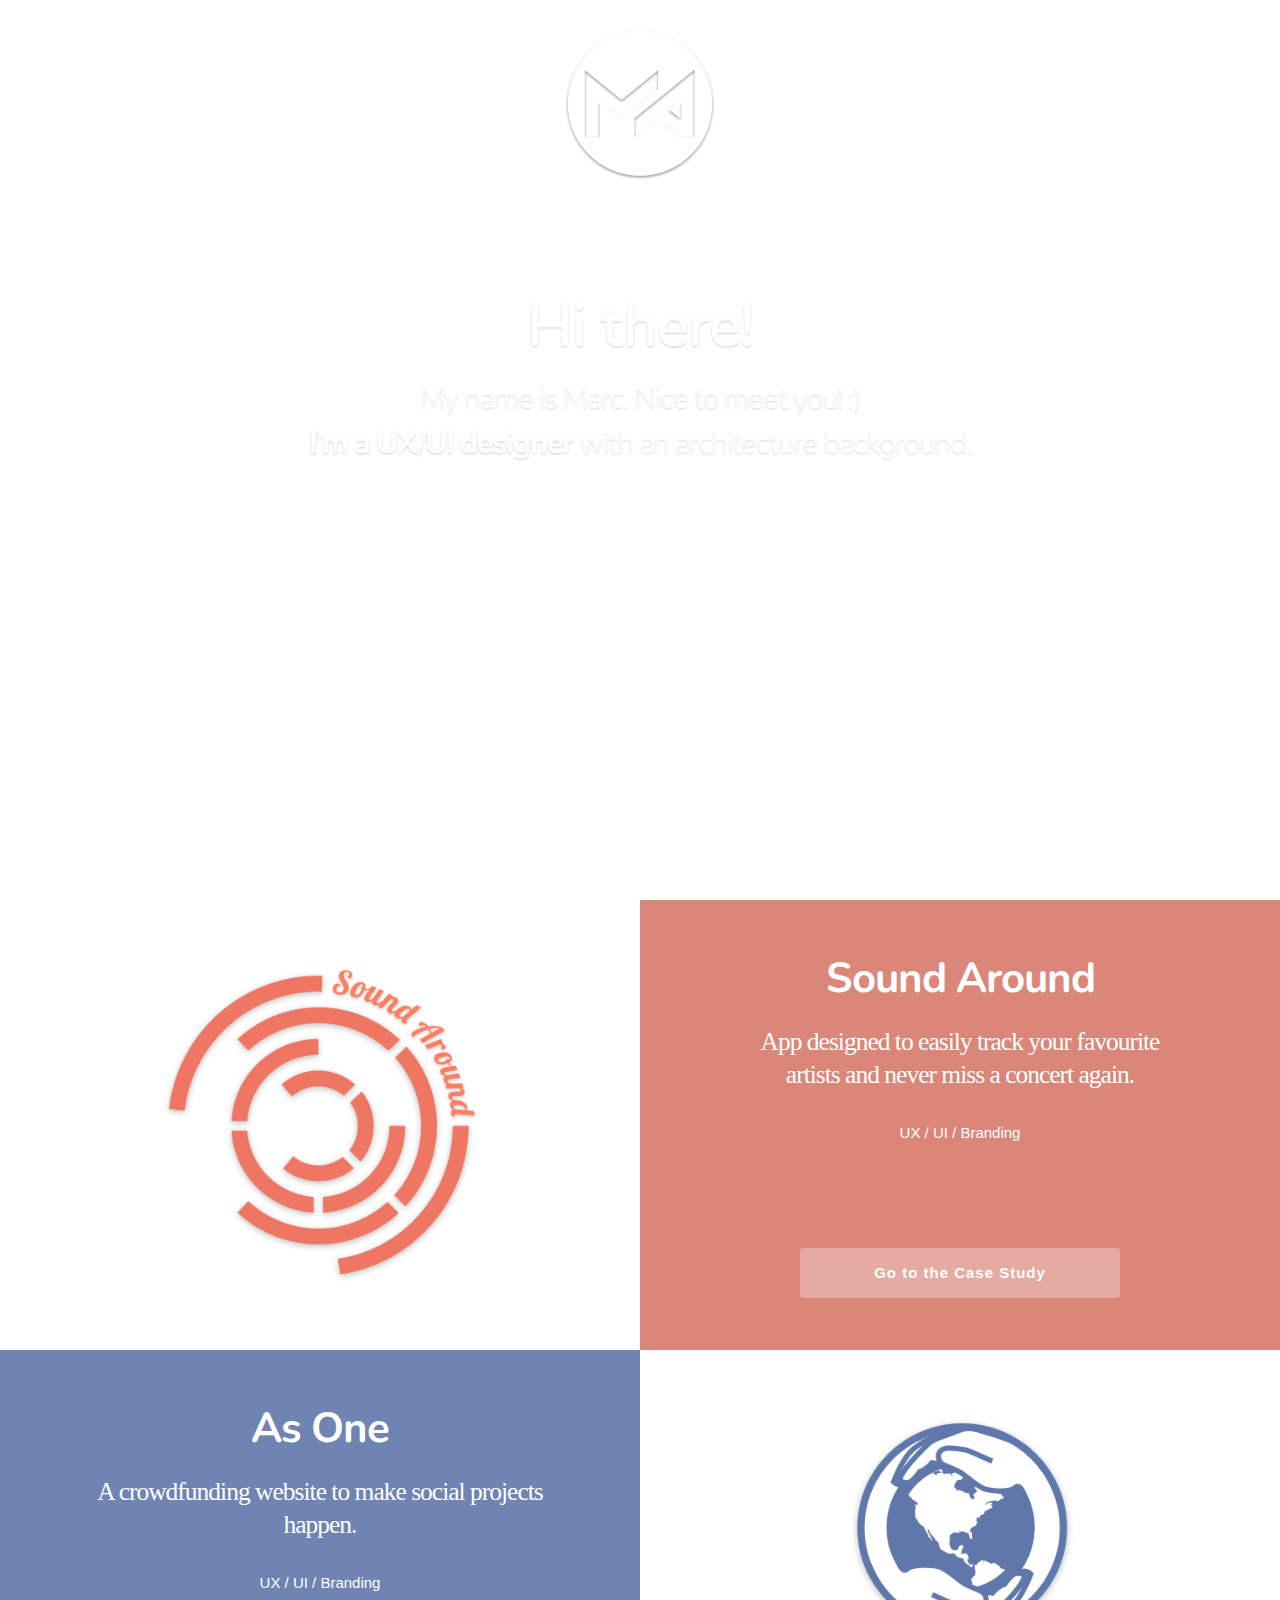
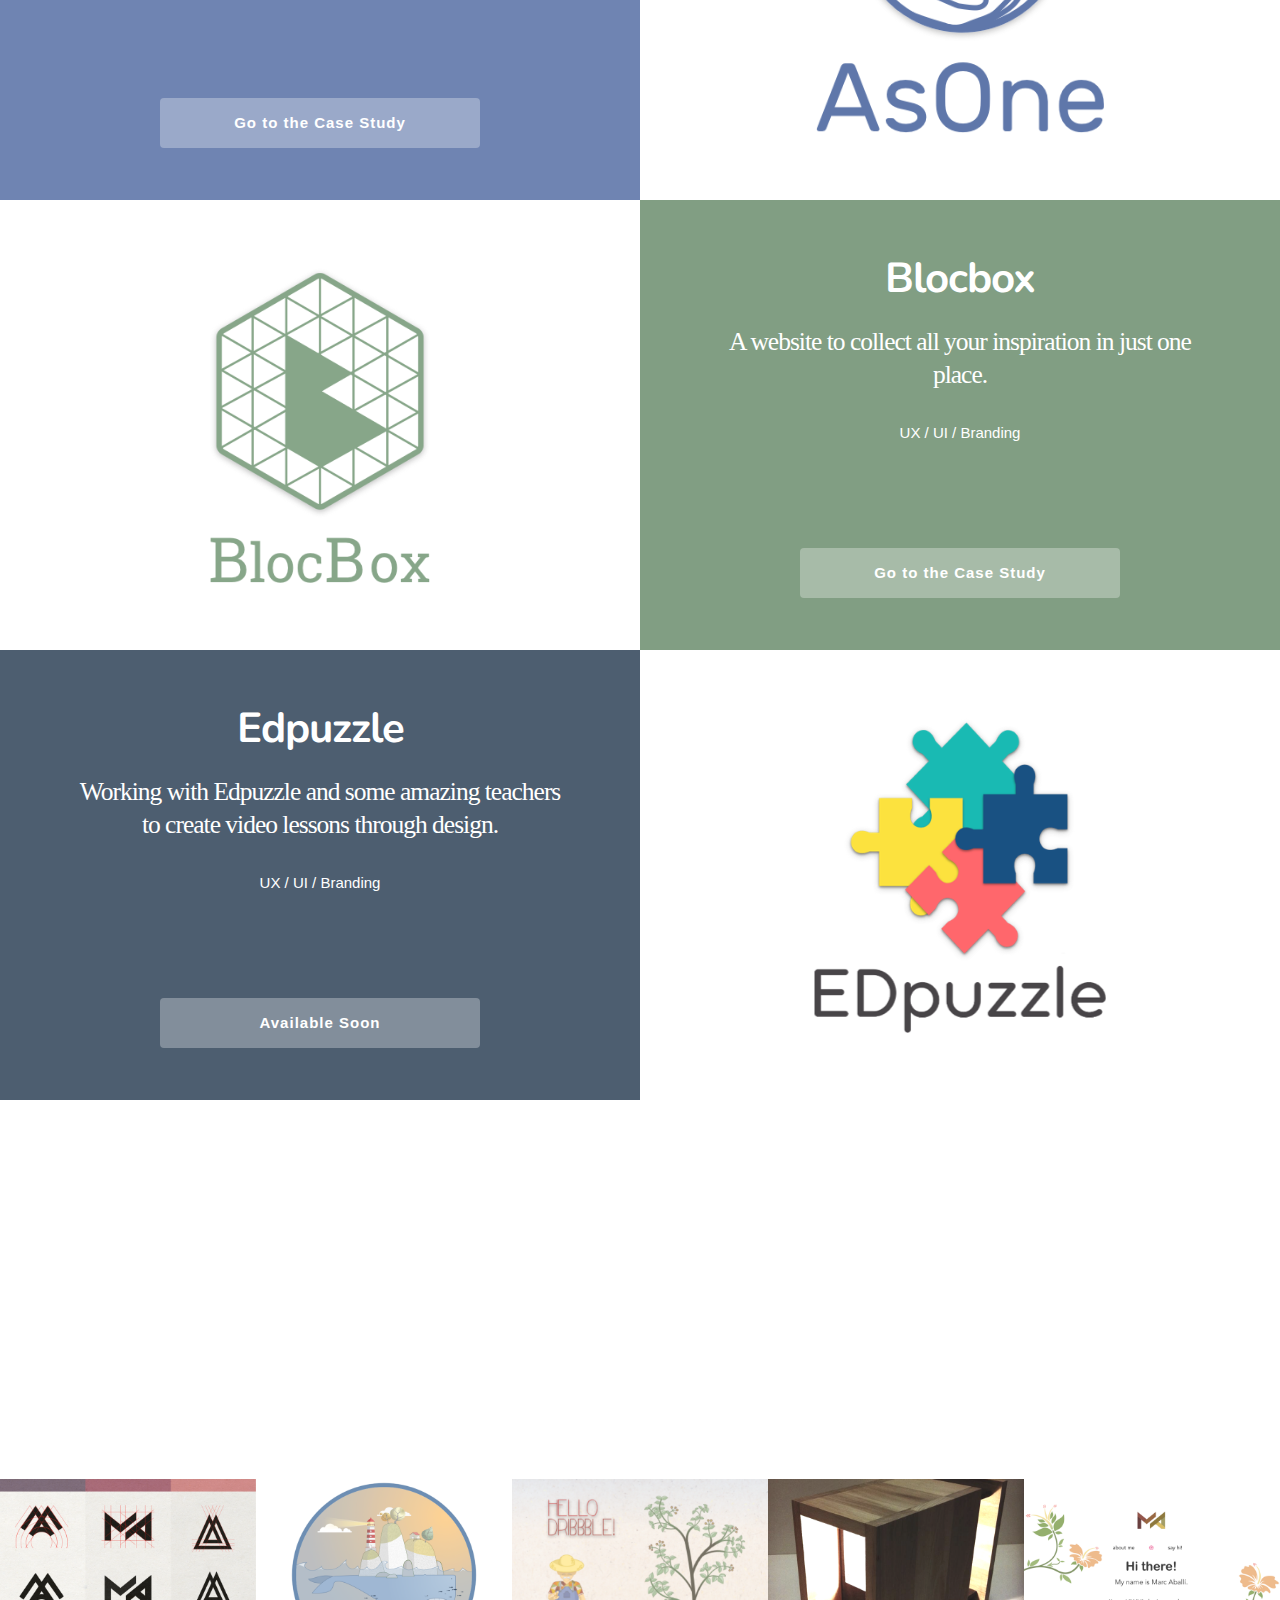
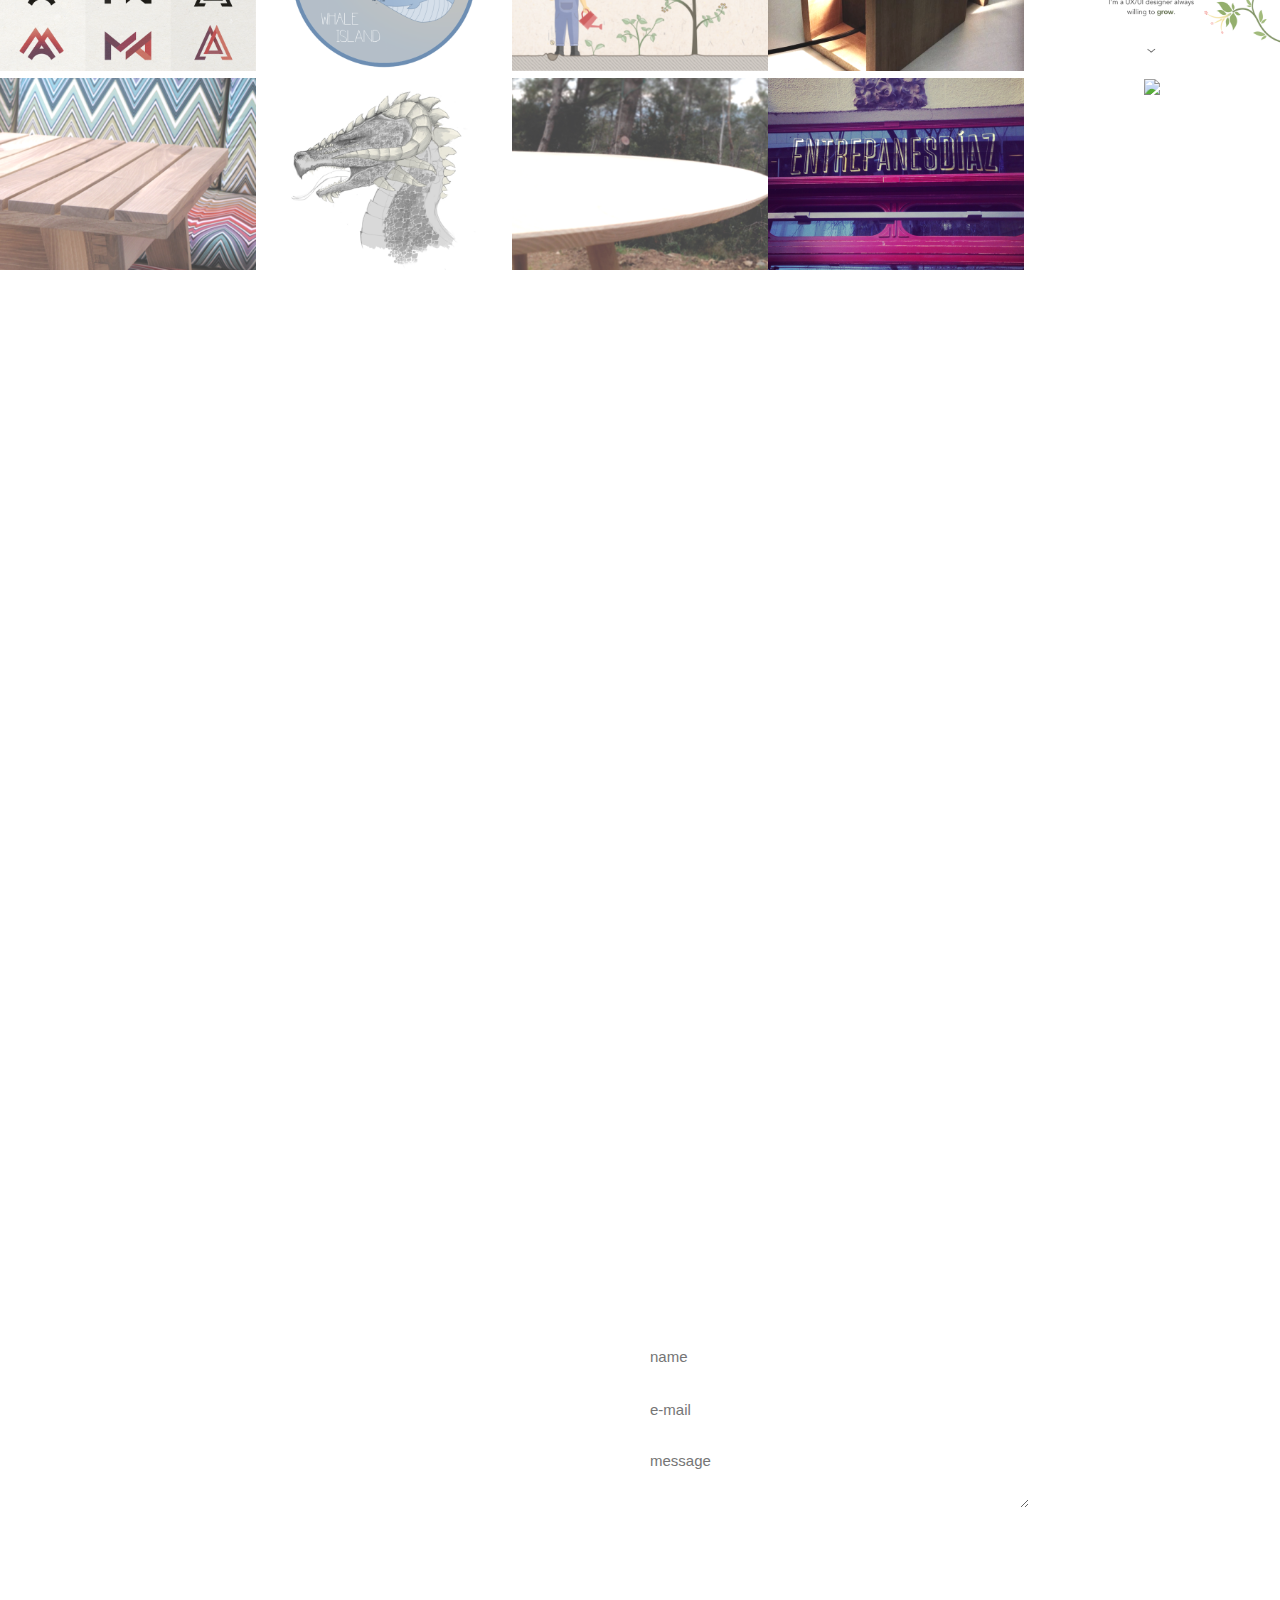
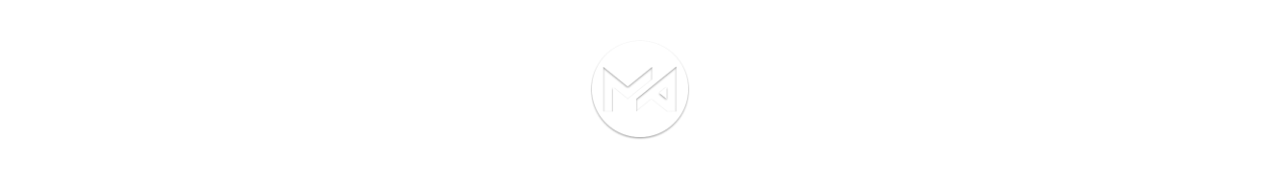
==== index.html @ d024cf59 "First commit" ====
<!DOCTYPE html>
<html lang="en">
<head>

  <!-- Basic Page Needs
  –––––––––––––––––––––––––––––––––––––––––––––––––– -->
  <meta charset="utf-8">
  <title>Marc Aballi</title>
  <meta name="description" content="">
  <meta name="author" content="">

  <!-- Mobile Specific Metas
  –––––––––––––––––––––––––––––––––––––––––––––––––– -->
  <meta name="viewport" content="width=device-width, initial-scale=1">

  <!-- FONT
  –––––––––––––––––––––––––––––––––––––––––––––––––– -->
  <link href="https://fonts.googleapis.com/css?family=Nunito:200,200i,300,300i,400,400i,600,600i,700,700i,800,800i,900,900i" rel="stylesheet">
  <link href='http://fonts.googleapis.com/css?family=Lato:300,400,700,900,100italic,300italic,400italic,700italic,900italic' rel='stylesheet' type='text/css'>

  <!-- CSS
  –––––––––––––––––––––––––––––––––––––––––––––––––– -->
  <link rel="stylesheet" href="css/normalize.css">
  <link rel="stylesheet" href="css/skeleton.css">
  <link rel="stylesheet" href="css/animate.css">
  <link rel="stylesheet" href="css/font-awesome.min.css">

  <!-- Favicon
  –––––––––––––––––––––––––––––––––––––––––––––––––– -->
  <link rel="icon" type="image/png" href="images/MA_smalllogo.png">

</head>
<body>
  <!-- Hero
  ================================================== -->
  <header>
    
    <div class="container">
      <div>
        <div class="logo">
          <a href="#"><img src="images/MAlogo_hero.png" alt="Marc Aballi Logo" /></a>
        </div>
      </div>
    </div>

    <div class="container">
      <div>
        <nav>
          <ul>
            <li><a href="#">about me</a></li>
            <li><a target="_blank" class="dribbble" href="https://dribbble.com/Matellan"><i class="fa fa-dribbble fa-fw" aria-hidden="true"></i></a></li>
            <li><a href="#">say hello!</a></li>
          </ul>
        </nav>
      </div>  
    </div>

    <div class="container">
      <div class="eight columns offset-by-two herotext animated fadeInUp">
        <h1>Hi there!</h1>
        <h2>My name is Marc. Nice to meet you! :)<br><strong>I’m a UX/UI designer</strong> with an architecture background.</h2>
      </div>
    </div>

    <div>
      <div class="four columns offset-by-four scroll animated fadeIn">
        <p class="animated infinite bounce"><a href="#"><i class="fa fa-angle-down fa-fw" aria-hidden="true"></i></a></p>
      </div>
    </div>

  </header>

  <main role="main">
  <!-- Projects
  ================================================== -->
  <section class="projects">

    <div class="container">

      <div class="row">
        <div class="one-half column project-logo">
          <img src="images/SA_logo-hp.png">
        </div>
        <div class="one-half column project-desc1 container">
          <h2>Sound Around</h2>
          <h3>App designed to easily track your favourite artists and never miss a concert again.</h3>
          <p>UX / UI / Branding</p>
          <a class="button button-primary" href="SA_casestudy.html">Go to the Case Study</a>
        </div>
      </div> 

      <div class="row">
        <div class="one-half column project-logo-r">
          <img src="images/AO_logo-hp.png">
        </div>
        <div class="one-half column project-desc2 container">
          <h2>As One</h2>
          <h3>A crowdfunding website to make social projects happen.</h3>
          <p>UX / UI / Branding</p>
          <a class="button button-primary" href="#">Go to the Case Study</a>
        </div>
      </div> 

      <div class="row">
        <div class="one-half column project-logo">
          <img src="images/BB_logo-hp.png">
        </div>
        <div class="one-half column project-desc3 container">
          <h2>Blocbox</h2>
          <h3>A website to collect all your inspiration in just one place.</h3>
          <p>UX / UI / Branding</p>
          <a class="button button-primary" href="#">Go to the Case Study</a>
        </div>
      </div> 

      <div class="row">
        <div class="one-half column project-logo-r">
          <img src="images/EP_logo-hp.png">
        </div>
        <div class="one-half column project-desc4 container">
          <h2>Edpuzzle</h2>
          <h3>Working with Edpuzzle and some amazing teachers to create video lessons through design.</h3>
          <p>UX / UI / Branding</p>
          <a class="button button-primary" href="#">Available Soon</a>
        </div>
      </div>  

    </div>

  </section>

  <!-- More...
================================================== -->
  <section class="more">

    <div class="container title">
      <h2>Wanna see more?</h2>
      <h3>I love drawing in my free time, and I’ve realized some cool wooden product design projects in the past.</h3>
    </div>

    <div class="container">
      <div class="row">

        <div class="more-proj">
          <a target="_blank" href="https://dribbble.com/shots/3363937-Personal-Logo"><img src="images/more_P1.png"></a>
        </div>

        <div class="more-proj">
          <a target="_blank" href="https://dribbble.com/shots/3219154-Whale-Island"><img src="images/more_P2.png"></a>
        </div>

        <div class="more-proj">
          <a target="_blank" href="https://dribbble.com/shots/3068151-Hello-Dribbble"><img src="images/more_P3.png"></a>
        </div>

        <div class="more-proj">
          <a target="_blank" href="#"><img src="images/more_P4.png"></a>
        </div>

        <div class="more-proj">
          <a target="_blank" href="#"><img src="images/more_P5.png"></a>
        </div>

        <div class="more-proj">
          <a target="_blank" href="http://onlywoodbcn.net/ca/portfolio_page/balcony/"><img src="images/more_P6.png"></a>
        </div>

        <div class="more-proj">
          <a target="_blank" href="https://dribbble.com/shots/3391202-Dragon"><img src="images/more_P7.png"></a>
        </div>

        <div class="more-proj">
          <a target="_blank" href="http://onlywoodbcn.net/ca/portfolio_page/sputnik/"><img src="images/more_P8.png"></a>
        </div>

        <div class="more-proj">
          <a target="_blank" href="http://onlywoodbcn.net/ca/portfolio_page/entrepanesdiaz/"><img src="images/more_P9.png"></a>
        </div>

        <div class="more-proj">
          <a target="_blank" href="http://onlywoodbcn.net/portfolio_page/libreria-2/"><img src="images/more_P10.png"></a>
        </div>

      </div>
    </div>

  </section>

  <!-- About / Contact / Footer
================================================== -->
  <section class="ending">

  <!-- About
================================================== -->
    <div class="container">
    <div class="ten columns offset-by-one">
      <h2>About me</h2>

      <div class="row">
        <div class="about-l">
          <p>Since I finished my architecture studies I’ve always been working in the design world. I love exploring all the ways how design can help us find solutions to almost everything, and make our lives as easy and fun as possible!</p>
          <p>For some years I’ve worked in <a href="#"> a little workshop</a> in the middle of forest of Collserola (next to Barcelona), designing and producing wooden furniture. One day, while I was <a href="">visiting a friend in California</a>, I had the chance to discover the concept of UX design. I completely fell in love with it, and I decided to begin my path as a UX/UI designer.</p> 
        </div>

        <div class="about-r" >
          <p>I love working in challenging projects, and if possible, surrounded by nice people doing good teamwork. I believe the key to reach a good solution to any problem is understanding all the people involved and their point of view.</p>
          <p>However, I must admit that my biggest passion is travelling around the world! I’ve had the luck to be in some amazing places such as Indonesia, Ecuador, Philippines or Tanzania where in 2015 I climbed the <a href="">Mount Kilimanjaro.</a> (I’m really proud of that! :D)</p> 
        </div>
      </div>

      <div class="btn-resume">
        <a target="_blank" class="button button-primary" href="images/CV_marcaballi.pdf">View my Resume</a>
      </div>

      <section class="hobbies">
        <h3>And this is what I like to do in my free time...</h3>
        <div class="row">
          <div class="two columns"><a href="#"><img src="images/H_Hiking.png"></a></div>
          <div class="two columns"><a href="#"><img src="images/H_reading.png"></a></div>
          <div class="two columns"><a href="#"><img src="images/H_Nintendo.png"></a></div>
          <div class="two columns"><a href="#"><img src="images/H_Miyazaki.png"></a></div>
          <div class="two columns"><a href="#"><img src="images/H_travel.png"></a></div>
          <div class="two columns"><a href="#"><img src="images/a.png"></a></div>
        </div>
      </section>

    </div>
    </div>

<!-- Contact
================================================== -->

    <div class="container">
      <div class="ten columns offset-by-one">
        <h2>Don't be shy!</h2>
        <div class="row">

          <div class="contact-txt">
            <p>I’m sure we can be a great team! Don’t hesitate contacting me if you have any question or you want to know more about me.</p>
            <p>I’m currently looking for a <strong>UX position in Barcelona</strong>, but I would definitely move somewhere else for a good oportunity!</p>
          </div>

          <div class="form">
            <input type="text" placeholder="name"/>
            <input type="email" placeholder="e-mail"/> 
            <textarea name="message" placeholder="message"></textarea> 
            <input class="btn-send" type="submit" value="Send" name="Send">       
          </div>
           
        </div>
   
      </div>  
    </div>

    <!-- Footer
================================================== -->
  <footer>
    <div class="container">
      <div class="footer-logo">
        <img src="images/MAlogo_hero.png" alt="MA" />
      </div>
    </div>
  </footer>
        
  </section>

  </main>



<!-- End Document
  –––––––––––––––––––––––––––––––––––––––––––––––––– -->
</body>
</html>
---- css/skeleton.css ----
/*
* Skeleton V2.0.4
* Copyright 2014, Dave Gamache
* www.getskeleton.com
* Free to use under the MIT license.
* http://www.opensource.org/licenses/mit-license.php
* 12/29/2014
*/


/* Table of contents
––––––––––––––––––––––––––––––––––––––––––––––––––
- Grid
- Base Styles
- Typography
- Links
- Buttons
- Forms
- Lists
- Code
- Tables
- Spacing
- Utilities
- Clearing
- Media Queries
*/


/* Grid
–––––––––––––––––––––––––––––––––––––––––––––––––– */
.container {
  position: relative;
  width: 100%;
  max-width: 100%;
  margin: 0 auto;
  padding: 0;
  box-sizing: border-box; }
.column,
.columns {
  width: 100%;
  float: left;
  box-sizing: border-box; }

/* For devices larger than 400px */
@media (min-width: 400px) {
  .container {
    width: 100%;
    padding: 0; }
}

/* For devices larger than 550px */
@media (min-width: 550px) {
  .container {
    width: 100%; }
  .column,
  .columns {
    margin-left: 0%; }
  .column:first-child,
  .columns:first-child {
    margin-left: 0; }

  .one.column,
  .one.columns                    { width: 4.66666666667%; }
  .two.columns                    { width: 16.6666666666%; }
  .three.columns                  { width: 22%;            }
  .four.columns                   { width: 30.6666666667%; }
  .five.columns                   { width: 39.3333333333%; }
  .six.columns                    { width: 48%;            }
  .seven.columns                  { width: 56.6666666667%; }
  .eight.columns                  { width: 65.3333333333%; }
  .nine.columns                   { width: 74.0%;          }
  .ten.columns                    { width: 82.6666666667%; }
  .eleven.columns                 { width: 91.3333333333%; }
  .twelve.columns                 { width: 100%; margin-left: 0; }

  .one-fifth.column               { width: 20%; }

  .one-fourth.column              { width: 25%; }

  .one-third.column               { width: 30.6666666667%; }
  .two-thirds.column              { width: 65.3333333333%; }

  .one-half.column                { width: 50%; }

  /* Offsets */
  .offset-by-one.column,
  .offset-by-one.columns          { margin-left: 8.66666666667%; }
  .offset-by-two.column,
  .offset-by-two.columns          { margin-left: 17.3333333333%; }
  .offset-by-three.column,
  .offset-by-three.columns        { margin-left: 26%;            }
  .offset-by-four.column,
  .offset-by-four.columns         { margin-left: 34.6666666667%; }
  .offset-by-five.column,
  .offset-by-five.columns         { margin-left: 43.3333333333%; }
  .offset-by-six.column,
  .offset-by-six.columns          { margin-left: 52%;            }
  .offset-by-seven.column,
  .offset-by-seven.columns        { margin-left: 60.6666666667%; }
  .offset-by-eight.column,
  .offset-by-eight.columns        { margin-left: 69.3333333333%; }
  .offset-by-nine.column,
  .offset-by-nine.columns         { margin-left: 78.0%;          }
  .offset-by-ten.column,
  .offset-by-ten.columns          { margin-left: 86.6666666667%; }
  .offset-by-eleven.column,
  .offset-by-eleven.columns       { margin-left: 95.3333333333%; }

  .offset-by-one-third.column,
  .offset-by-one-third.columns    { margin-left: 34.6666666667%; }
  .offset-by-two-thirds.column,
  .offset-by-two-thirds.columns   { margin-left: 69.3333333333%; }

  .offset-by-one-half.column,
  .offset-by-one-half.columns     { margin-left: 52%; }

}


/* Base Styles
–––––––––––––––––––––––––––––––––––––––––––––––––– */
/* NOTE
html is set to 62.5% so that all the REM measurements throughout Skeleton
are based on 10px sizing. So basically 1.5rem = 15px :) */
html {
  font-size: 62.5%; }
body {
  font-size: 1.5em; /* currently ems cause chrome bug misinterpreting rems on body element */
  line-height: 1.6;
  font-weight: 400;
  font-family: "Avenir", "HelveticaNeue", "Helvetica Neue", Helvetica, Arial, sans-serif;
  color: #222; }

/* Typography
–––––––––––––––––––––––––––––––––––––––––––––––––– */
h1, h2, h3, h4, h5, h6 {
  font-family: "Nunito", "HelveticaNeue", "Helvetica Neue", Helvetica, Arial, sans-serif;
  margin-top: 0;
  margin-bottom: 2rem;
  font-weight: 300; }
h1 { font-size: 4.0rem; line-height: 1.2;  letter-spacing: -.1rem;}
h2 { font-size: 3.6rem; line-height: 1.25; letter-spacing: -.1rem; }
h3 { font-size: 3.0rem; line-height: 1.3;  letter-spacing: -.1rem; }
h4 { font-size: 2.4rem; line-height: 1.35; letter-spacing: -.08rem; }
h5 { font-size: 1.8rem; line-height: 1.5;  letter-spacing: -.05rem; }
h6 { font-size: 1.5rem; line-height: 1.6;  letter-spacing: 0; }

/* Larger than phablet */
@media (min-width: 550px) {
  h1 { font-size: 5.0rem; }
  h2 { font-size: 4.2rem; }
  h3 { font-size: 3.6rem; }
  h4 { font-size: 3.0rem; }
  h5 { font-size: 2.4rem; }
  h6 { font-size: 1.5rem; }
}

p {
  margin-top: 0; }


/* Links
–––––––––––––––––––––––––––––––––––––––––––––––––– */
a {
  color: #1EAEDB; }
a:hover {
  color: #0FA0CE; }


/* Buttons
–––––––––––––––––––––––––––––––––––––––––––––––––– */
.button,
button,
input[type="submit"],
input[type="reset"],
input[type="button"] {
  display: inline-block;
  height: 50px;
  padding: 6px 30px;
  text-align: center;
  font-size:1em;
  font-weight: 600;
  line-height: 38px;
  letter-spacing: .1rem;
  text-transform: none;
  text-decoration: none;
  white-space: nowrap;
  border-radius: 4px;
  border: none;
  cursor: pointer;
  box-sizing: border-box; }
  -moz-background-clip: padding;
  -webkit-background-clip: padding-box;
  background-clip: padding-box; /* prevents bg color from leaking outside the border */ }
.button:hover,
button:hover,
input[type="submit"]:hover,
input[type="reset"]:hover,
input[type="button"]:hover,
.button:focus,
button:focus,
input[type="submit"]:focus,
input[type="reset"]:focus,
input[type="button"]:focus {
  color: #fff;
  border-color:transparent;
  background-color: #0483c3;
  outline: 0; }
.button.button-primary,
button.button-primary,
input[type="submit"].button-primary,
input[type="reset"].button-primary,
input[type="button"].button-primary {
  color: #FFF;
  background-color: #33C3F0;
  border-color: #33C3F0; }
.button.button-primary:hover,
button.button-primary:hover,
input[type="submit"].button-primary:hover,
input[type="reset"].button-primary:hover,
input[type="button"].button-primary:hover,
.button.button-primary:focus,
button.button-primary:focus,
input[type="submit"].button-primary:focus,
input[type="reset"].button-primary:focus,
input[type="button"].button-primary:focus {
  color: #FFF;
  background-color: rgba(255, 255, 255, 0.3);
  border-color: #1EAEDB; }


/* Forms
–––––––––––––––––––––––––––––––––––––––––––––––––– */
input[type="email"],
input[type="number"],
input[type="search"],
input[type="text"],
input[type="tel"],
input[type="url"],
input[type="password"],
textarea,
select {
  height: 38px;
  padding: 6px 10px; /* The 6px vertically centers text on FF, ignored by Webkit */
  background-color: rgba(255, 255, 255, 0.4);
  border: none;
  border-radius: 4px;
  box-shadow: none;
  box-sizing: border-box;
  width:100%; }
/* Removes awkward default styles on some inputs for iOS */
input[type="email"],
input[type="number"],
input[type="search"],
input[type="text"],
input[type="tel"],
input[type="url"],
input[type="password"],
textarea {
  -webkit-appearance: none;
     -moz-appearance: none;
          appearance: none; }
textarea {
  min-height: 65px;
  padding-top: 6px;
  padding-bottom: 6px; }
input[type="email"]:focus,
input[type="number"]:focus,
input[type="search"]:focus,
input[type="text"]:focus,
input[type="tel"]:focus,
input[type="url"]:focus,
input[type="password"]:focus,
textarea:focus,
select:focus {
  background-color: rgba(255, 255, 255, 0.7);
  border: none;
  outline: 0; }
label,
legend {
  display: block;
  margin-bottom: .5rem;
  font-weight: 600; }
fieldset {
  padding: 0;
  border-width: 0; }
input[type="checkbox"],
input[type="radio"] {
  display: inline; }
label > .label-body {
  display: inline-block;
  margin-left: .5rem;
  font-weight: normal; }


/* Lists
–––––––––––––––––––––––––––––––––––––––––––––––––– */
ul {
  list-style: circle inside; }
ol {
  list-style: decimal inside; }
ol, ul {
  padding-left: 0;
  margin-top: 0; }
ul ul,
ul ol,
ol ol,
ol ul {
  margin: 1.5rem 0 1.5rem 3rem;
  font-size: 90%; }
li {
  margin-bottom: 1rem; }


/* Code
–––––––––––––––––––––––––––––––––––––––––––––––––– */
code {
  padding: .2rem .5rem;
  margin: 0 .2rem;
  font-size: 90%;
  white-space: nowrap;
  background: #F1F1F1;
  border: 1px solid #E1E1E1;
  border-radius: 4px; }
pre > code {
  display: block;
  padding: 1rem 1.5rem;
  white-space: pre; }


/* Tables
–––––––––––––––––––––––––––––––––––––––––––––––––– */
th,
td {
  padding: 12px 15px;
  text-align: left;
  border-bottom: 1px solid #E1E1E1; }
th:first-child,
td:first-child {
  padding-left: 0; }
th:last-child,
td:last-child {
  padding-right: 0; }


/* Spacing
–––––––––––––––––––––––––––––––––––––––––––––––––– */
button,
.button {
  margin-bottom: 1rem; }
input,
textarea,
select,
fieldset {
  margin-bottom: 1.5rem; }
pre,
blockquote,
dl,
figure,
table,
p,
ul,
ol,
form {
  margin-bottom: 2.5rem; }


/* Utilities
–––––––––––––––––––––––––––––––––––––––––––––––––– */
.u-full-width {
  width: 100%;
  box-sizing: border-box; }
.u-max-full-width {
  max-width: 100%;
  box-sizing: border-box; }
.u-pull-right {
  float: right; }
.u-pull-left {
  float: left; }


/* Misc
–––––––––––––––––––––––––––––––––––––––––––––––––– */
hr {
  margin-top: 3rem;
  margin-bottom: 3.5rem;
  border-width: 0;
  border-top: 1px solid #E1E1E1; }


/* Clearing
–––––––––––––––––––––––––––––––––––––––––––––––––– */

/* Self Clearing Goodness */
.container:after,
.row:after,
.u-cf {
  content: "";
  display: table;
  clear: both; }


/* Media Queries
–––––––––––––––––––––––––––––––––––––––––––––––––– */
/*
Note: The best way to structure the use of media queries is to create the queries
near the relevant code. For example, if you wanted to change the styles for buttons
on small devices, paste the mobile query code up in the buttons section and style it
there.
*/


/* Larger than mobile */
@media (min-width: 400px) {}

/* Larger than phablet (also point when grid becomes active) */
@media (min-width: 550px) {}

/* Larger than tablet */
@media (min-width: 750px) {}

/* Larger than desktop */
@media (min-width: 1000px) {}

/* Larger than Desktop HD */
@media (min-width: 1200px) {}


/* Custom Styles
  –––––––––––––––––––––––––––––––––––––––––––––––––– */
  
/* Header */
body > header {
  background-size: cover;
  height: 100vh;
  width: 100%;
  -webkit-animation: background 20s cubic-bezier(1,0,1,1) infinite;
  animation: background 20s cubic-bezier(1,0,1,1) infinite; 
}

@-webkit-keyframes background {
  0% { background-color: #89A08E; }
  33% { background-color: #898DA0; }  
  67% { background-color: #A08989; }
  100% { background-color: #89A08E; }
}

@keyframes background {
  0% { background-color: #89A08E; }
  33% { background-color: #898DA0; }  
  67% { background-color: #A08989; }
  100% { background-color: #89A08E; }
}

.logo {
  padding: 2em;
  margin: 0 auto 1em;
  text-align: center;
  width: 150px;
}

@media (max-width: 420px) {
  header img{
    max-height: 8em;
  }
}

header nav {
  text-align:center;
}
header nav ul li {
  display:inline-block;
}

header nav ul li a {
  color:#fff;
  text-decoration:none;
  padding:0.75em 2em;
  font-size: 1.2em;
}

@media (max-width: 420px) {
  header nav ul li a {
  padding:0.75em 0.5em;
}
}

header nav ul li a:hover {
  color:#454D8C;
}

.dribbble:hover {
  color: #ff3399;
}

header .herotext {
  animation-delay: 0.7s;
  -webkit-animation-delay: 0.7s; /* Safari and Chrome */
}

header h1 {
  color:#fff;
  font-weight:600;
  font-size: 4em;
  line-height: 1;
  text-shadow: 0 1px 2px rgba(0,0,0,.2);
  text-align: center;
}

@media (max-width: 420px) {
  header h1 {
  font-weight:600;
  font-size:3.5em;
}
}

header h2 {
  color:#fff;
  font-weight:100;
  font-size:2em;
  line-height: 1.5;
  text-shadow: 0 1px 2px rgba(0,0,0,.2);
  margin-bottom: 0.3em;
  text-align: center;
}

@media (max-width: 420px) {
  header h2 {
  font-weight:100;
  font-size:1.2em;
  margin: 0 1em;
}
}

header p {
  color:#fff;
  font-weight:100;
  font-size:1.2em;
  line-height: 1.5;
  margin: 0 1em;
  text-align: center;
}

@media (max-width: 420px) {
  header p {
  font-weight:100;
  font-size:1em;
}
}

header p a {
  color:#fff;
  font-weight:100;
  font-size:1.5em;
  text-align: center;
  text-decoration: none;
}

header p a:hover {
  color:#454D8C;
}

header .scroll {
  animation-delay: 1s;
  -webkit-animation-delay: 3s; /* Safari and Chrome */
  position: absolute;
  bottom: 5px;
  left:0;
  right: 0;
}

/* Projects */

.project-logo{
  height: 30em;
  background-color: rgb(255, 255, 255, 0.9);
  padding: 4.5em 0;
}

.project-logo img{
  max-height: 315px;
}

.project-logo-r{
  height: 30em;
  background-color: #fff;
  float: right;
  padding: 4.5em 0;
}

.project-logo-r img{
  max-height: 315px;
}

@media (max-width: 420px) {
  .project-logo, .project-logo-r{
    height: 26em;
}
}

@media (max-width: 420px) {
  .project-logo img, .project-logo-r img {
    max-height: 255px;
}
}

.project-desc1{
  height: 30em;
  background-color: #DA877A;
  padding: 3.5em 8em;
}

.project-desc2{
  height: 30em;
  background-color: #6F84B2;
  float: left;
  padding: 3.5em 5em;
}

.project-desc3{
  height: 30em;
  background-color: #819E83;
  padding: 3.5em 5em;
}

.project-desc4{
  height: 30em;
  background-color: #4D5E70;
  padding: 3.5em 5em;
}

@media (max-width: 1200px) {
  .project-desc1, .project-desc2, .project-desc3, .project-desc4 {
    padding: 2.5em 2.5em;
}
}

@media (max-width: 420px) {
  .project-desc1, .project-desc2, .project-desc3, .project-desc4 {
    height: 26em;;
}
}

.projects {
  text-align: center;
}

.projects h2 {
  color:#fff;
  font-weight: 700;
}

.projects h3 {
  font-family: "Avenir";
  color:#fff;
  font-weight: 100;
  font-size: 1.7em;
}

.projects p {
  margin-top: 2em;
  color:#fff;
  font-size:1em;
}

.project-desc1 .button-primary, .project-desc2 .button-primary, .project-desc3 .button-primary, .project-desc4 .button-primary {
  color: #fff;
  background: rgba(255, 255, 255, 0.3);
  position: absolute;
  bottom: 3.5em;
  right: 0;
  left: 0;
  margin:0 auto;
  width: 50%;
  text-align: center;
}

.project-desc1 .button-primary:hover, .project-desc2 .button-primary:hover, .project-desc3 .button-primary:hover, .project-desc4 .button-primary:hover {
  background: rgba(255, 255, 255, 0.6);
}

@media (max-width: 1200px) {
  .project-desc1 .button-primary, .project-desc2 .button-primary, .project-desc3 .button-primary, .project-desc4 .button-primary {
    bottom: 2.5em;
    width: 70%;
}
}

@media (max-width: 420px) {
  .project-desc1 .button-primary, .project-desc2 .button-primary, .project-desc3 .button-primary, .project-desc4 .button-primary {
    width: 80%;
}
}

img {
  max-width:100%;
  height:auto;
}

/* More */
.more .title{
  padding: 8em 3em;
  -webkit-animation: background 20s cubic-bezier(1,0,1,1) infinite;
  animation: background 20s cubic-bezier(1,0,1,1) infinite; 
}

@-webkit-keyframes background {
  0% { background-color: #89A08E; }
  33% { background-color: #898DA0; }  
  67% { background-color: #A08989; }
  100% { background-color: #89A08E; }
}

@keyframes background {
  0% { background-color: #89A08E; }
  33% { background-color: #898DA0; }  
  67% { background-color: #A08989; }
  100% { background-color: #89A08E; }
}

.more h2{
  color: #fff;
  font-weight: 600;
  font-size: 3.5em;
  text-align: center;
}

.more h3{
  color: #fff;
  font-weight: 100;
  font-size: 1.7em;
  text-align: center;
}

.more-proj{
  text-align: center;
  width: 50%;
  float: left;
}

@media (min-width: 550px) {
  .more-proj{
  width: 25%;
}
}

@media (min-width: 1025px) {
  .more-proj{
  width: 20%;
}
}


/* Ending */

.ending{
  padding: 4em 0 2em;
  -webkit-animation: background 20s cubic-bezier(1,0,1,1) infinite;
  animation: background 20s cubic-bezier(1,0,1,1) infinite; 
}

@-webkit-keyframes background {
  0% { background-color: #89A08E; }
  33% { background-color: #898DA0; }  
  67% { background-color: #A08989; }
  100% { background-color: #89A08E; }
}

@keyframes background {
  0% { background-color: #89A08E; }
  33% { background-color: #898DA0; }  
  67% { background-color: #A08989; }
  100% { background-color: #89A08E; }
}

/* About me*/
.ending h2{
  color: #fff;
  font-weight: 600;
  font-size: 3.5em;
  text-align: center;
}

.ending p{
  color: #fff;
  font-weight: 100;
  font-size: 1.2em;
  text-align: left;
}

.ending p a {
  text-decoration: underline;
  color: #fff;
}

.ending .container{
  width: 80%;
}

.about-l{
  float: left;
  width: 48%;
  margin-left: 0;
}
.about-r{
  float: left;
  width: 48%;
  margin-left: 4%;
}

@media (max-width: 420px) {
  .about-r, .about-l {
    width: 100%;
    margin-left: 0;
}
}

.btn-resume{
  text-align: center;
  margin: 2em auto 4em;
}

.btn-resume .button-primary{
  color: #fff;
  background: rgba(255, 255, 255, 0.3);
  margin-bottom: 0;
}

.btn-resume .button-primary:hover{
  background: rgba(255, 255, 255, 0.6);
}

.hobbies {
  list-style: none;
  margin: 0 0 4em 0;
}

.hobbies h3{
  margin-bottom: 1.25em;
  color: #fff;
  font-size: 2.5em;
  font-weight: 400;
}

@media (max-width: 420px) {
 .hobbies h3{
  font-size: 2em;
}
}

.ending .hobbies li {
  display: inline-block;
}

.ending .hobbies{
  text-align: center;
}

.ending .hobbies img{
  width: 100px;
}

@media (max-width: 769px) {
 .ending .hobbies div div{
    width: 33.333%;
}
}

@media (max-width: 769px) {
 .ending .hobbies img{
    width: 80%;
    margin-bottom: 1em;
}
}


/* Contact */
.contact-txt{
  width: 46%;
  margin-right: 2%;
  float: left;
}

.form{
  width: 46%;
  margin-left: 2%;
  float: left;
}

@media (max-width: 1025px) {
 .contact-txt, .form{
    width: 100%;
    margin: 1em 0;
}
}

.btn-send{
  color: #fff;
  background: rgba(255, 255, 255, 0.3);
  margin-bottom: 0;
  float: right;
}

.btn-send:hover{
  background: rgba(255, 255, 255, 0.6);
}

/* Footer */
.footer-logo{
  text-align: center;
  margin: 4em auto 1em;
}

.footer-logo img{
  width: 100px
}

/* Case Studies */

/* Top Nav */
.logo-cs {
  text-align: center;
  height: 6em;
  width: 100%;
  -webkit-animation: background 20s cubic-bezier(1,0,1,1) infinite;
  animation: background 20s cubic-bezier(1,0,1,1) infinite; 
}

@-webkit-keyframes background {
  0% { background-color: #89A08E; }
  33% { background-color: #898DA0; }  
  67% { background-color: #A08989; }
  100% { background-color: #89A08E; }
}

@keyframes background {
  0% { background-color: #89A08E; }
  33% { background-color: #898DA0; }  
  67% { background-color: #A08989; }
  100% { background-color: #89A08E; }
}

@media (max-width: 420px) {
  .logo-cs{
      height: 4em;
}
}

.logo-cs img{
  width: 4em;
  margin: 1em auto;
}

@media (max-width: 420px) {
  .logo-cs img{
      width: 3em;
      margin: 0.5em auto;
}
}


/* Main-Cover */
.cover{
  height: 650px;
}

.cover#SA{
  padding: 50px 0 80px;
  background-image: url('../images/SA_coverimg.png');
  background-size: cover;
  background-position: center center;
  background-repeat: no-repeat;
}

@media (max-width: 420px) {
.cover{
  height: 450px;
}
}

@media (max-width: 420px) {
.cover#SA{
  background-image: url('../images/SA_coverimg-sm.png');
}
}

.cs-title{
  margin-top: 350px;
  color: #fff;
  padding: 2em 2em 2em 10em;
  text-align: left;
  background-color: rgba(123,62,53,0.75);
}

#SA .cs-title h2{
  font-family: "Lobster";
  font-size: 3em;
}

#BB .cs-title h2{
  font-family: "Roboto Slab";
  font-size: 3em;
}

#AO .cs-title h2{
  font-family: "Varela Round";
  font-size: 3em;
}

#EP .cs-title h2{
  font-family: "Helvetica";
  font-size: 3em;
}

.cover .cs-title h3{
  font-size: 2em;
  font-weight: 300;
  margin-top: 2em;
}

.cover .cs-title p{
  font-size: 1.2em;
  font-weight: 100;
  margin-top: 1em;
}

@media (max-width: 900px) {
.cs-title{
  padding: 1em 2em 1em 2.5em
}
}

@media (max-width: 420px) {
.cs-title{
  margin-top: 220px;
  padding: 1em 2em 1em 2em
}
}

@media (max-width: 420px) {
#SA .cs-title h2{
  font-size: 2em;
}
}

@media (max-width: 420px) {
#SA .cs-title h3{
  font-size: 1.6em;
  font-weight: 300;
  margin-top: 1.4em;
  margin-bottom: 0;
}
}

@media (max-width: 420px) {
#SA .cs-title p{
  font-size: 1em;
  font-weight: lighter;
  margin-top: 0.7em;
  margin-bottom: 0;
}
}

.cover .proto-btn{
  text-align: center;
  margin-top: 1.5em;
}

#SA-btn{
  background-color: rgba(123,62,53,0.75);
}

/* Main-Content */
.grey{
  background-color: #FAFAFA;
}

.blue{
  background-color: #F0F4F5;
}

.content-sec {
  width: 60%;
  float: right;
  padding: 2.5em 6em 2.5em 0;
}

.content-sec a{
  color: #5689C6;
  text-decoration: underline;
}

.content-sec p{
  font-size: 1.2em;
  margin-bottom: 1em;
  margin-top: 1em;
}

.content-sec .intro p{
  margin-bottom: 0;
}

.content-sec h2{
  font-weight: 600;
  text-decoration: underline;
}

.content-sec h3{
  font-weight: 500;
  text-decoration: none;
}

.content-sec ul{
  margin-bottom: 0;
  margin-top: 1rem;
  font-size: 1.2em;
  list-style-position: outside;
}

.container.list{
  padding: 1em 3em;
}

.content#SA h2, .content#SA h3, .content#SA h4, .content#SA li {
  color: #D5533F;
}

.user-pers, .stories{
  text-align: center;
}

.user-pers img{
  width: 80%;
}

.persona{
  margin-top: -20em;
}

.brands img{
  width: 25%;
  float: left;
  margin-bottom: 1em;
}

.brand2{
  margin-left: 12.5%;
}

.stories img{
  width: 80%;
  margin: 0 0 2.5em;
}

.flows img, .logo-sketches img, .logo-final img{
  margin: 0 0 2.5em;
}

/* Thanks */
.more-cs a{
  text-decoration: none;
  color: #424242;
  font-size: 4.5em;
}

.slider{
  padding: 3em 2em;
}

.slider .prev-cs{
  position: absolute;
  top: 45%;
  left: 5%;
}

.slider .next-cs{
  position: absolute;
  top: 45%;
  right: 5%;
}

.thanks{
  text-align: center;
}

.thanks img{
  max-height: 25em;
}
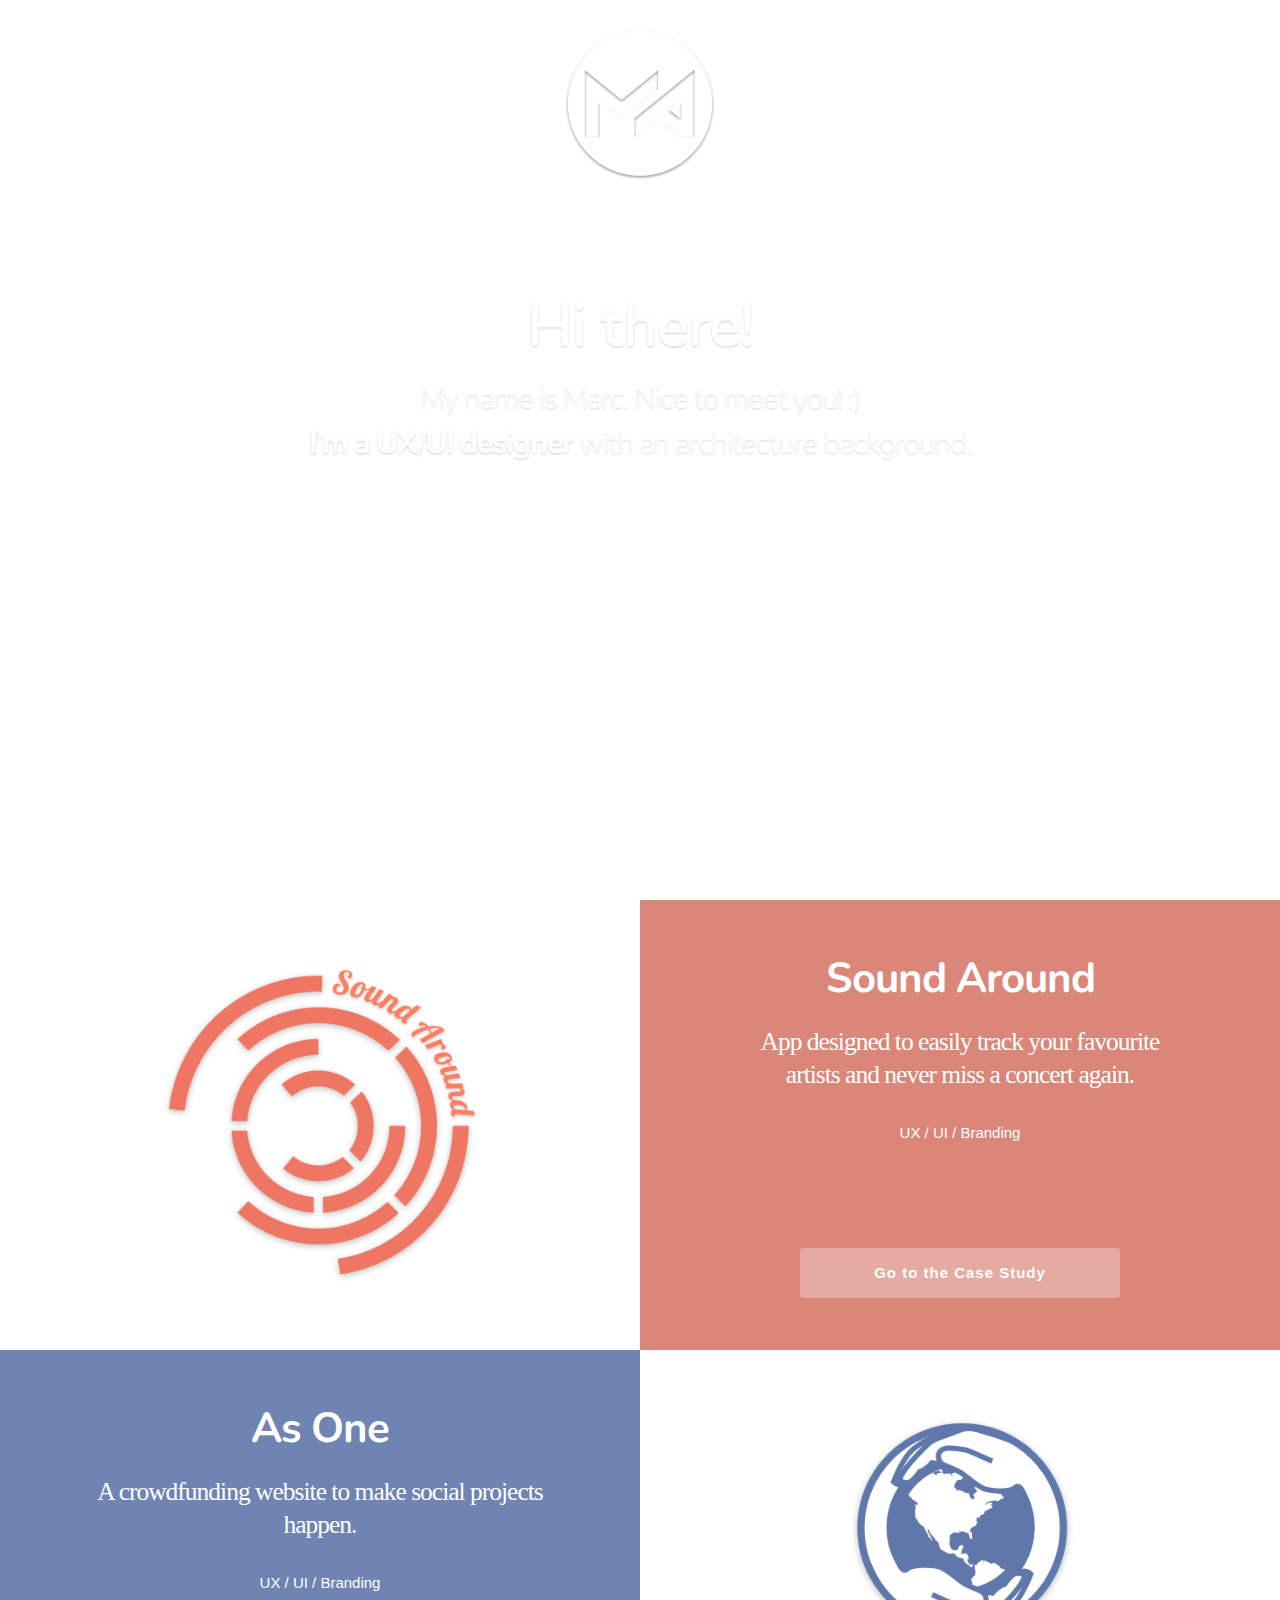
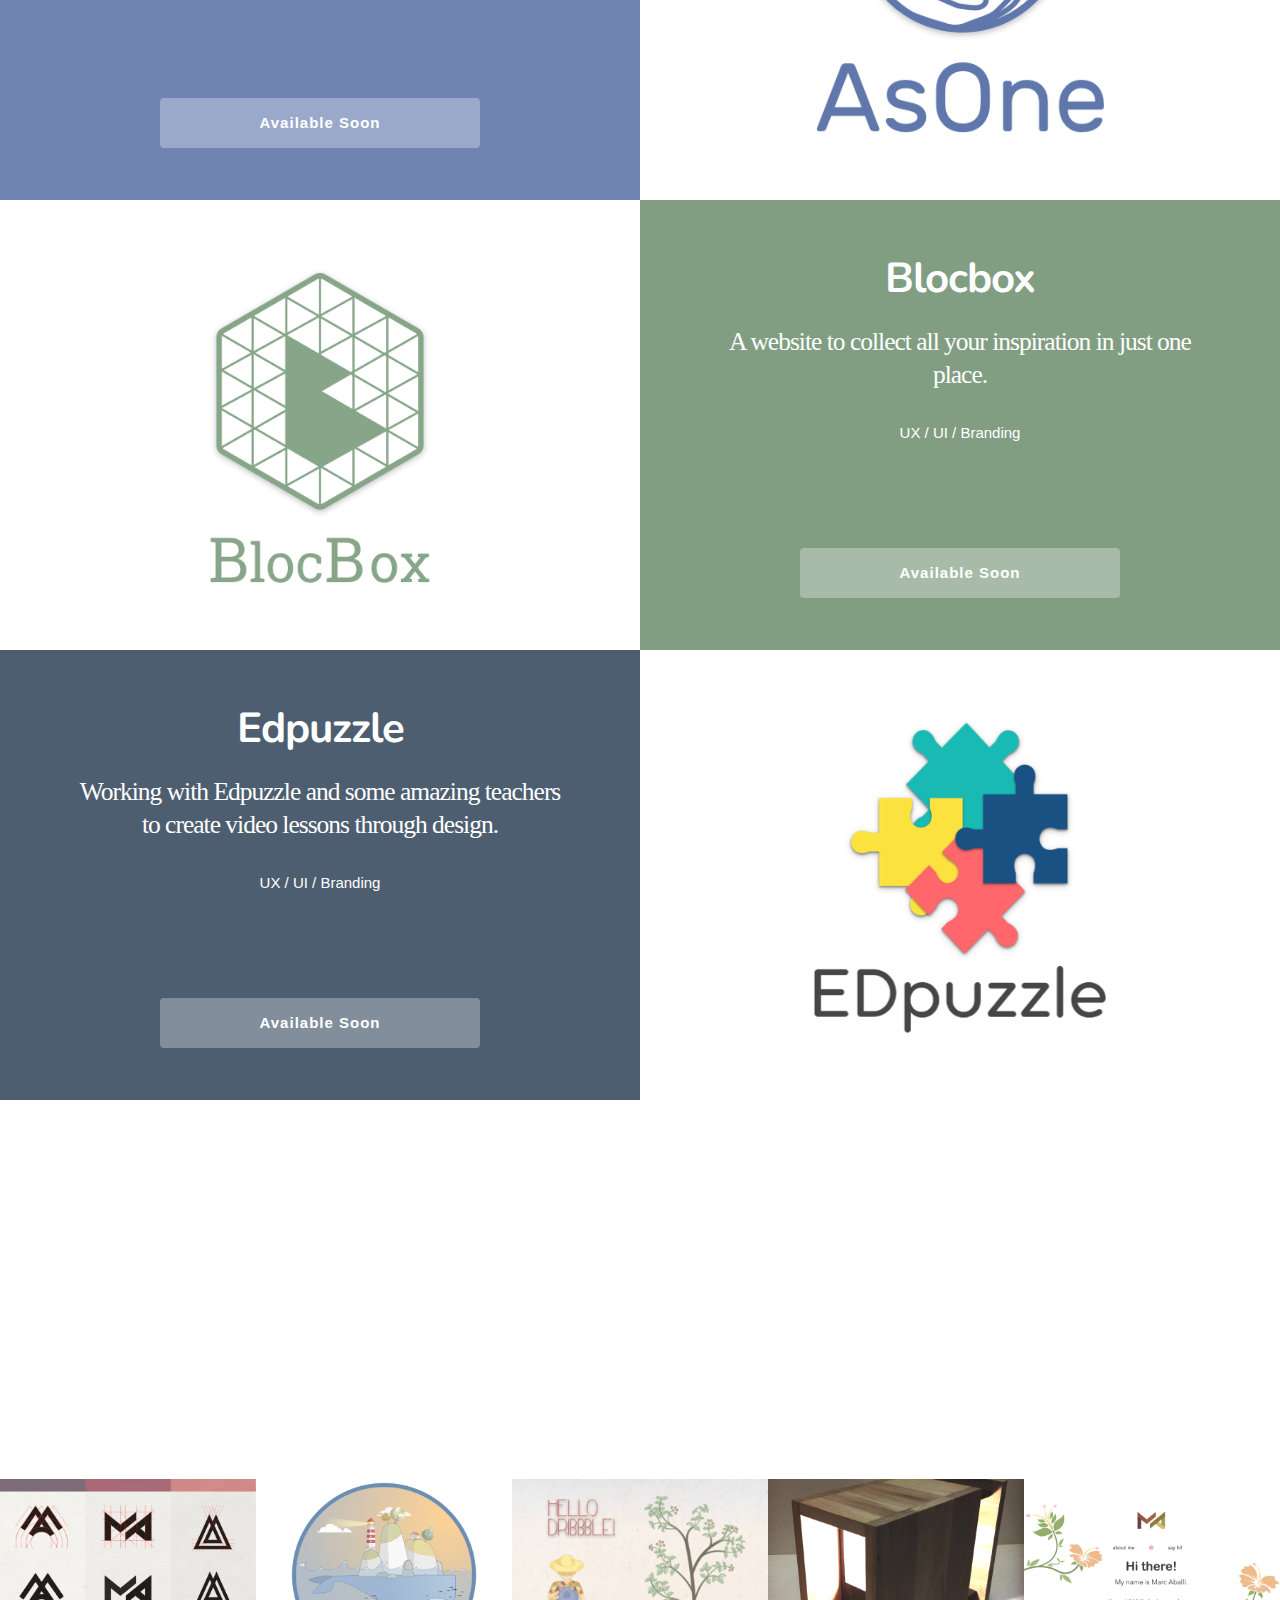
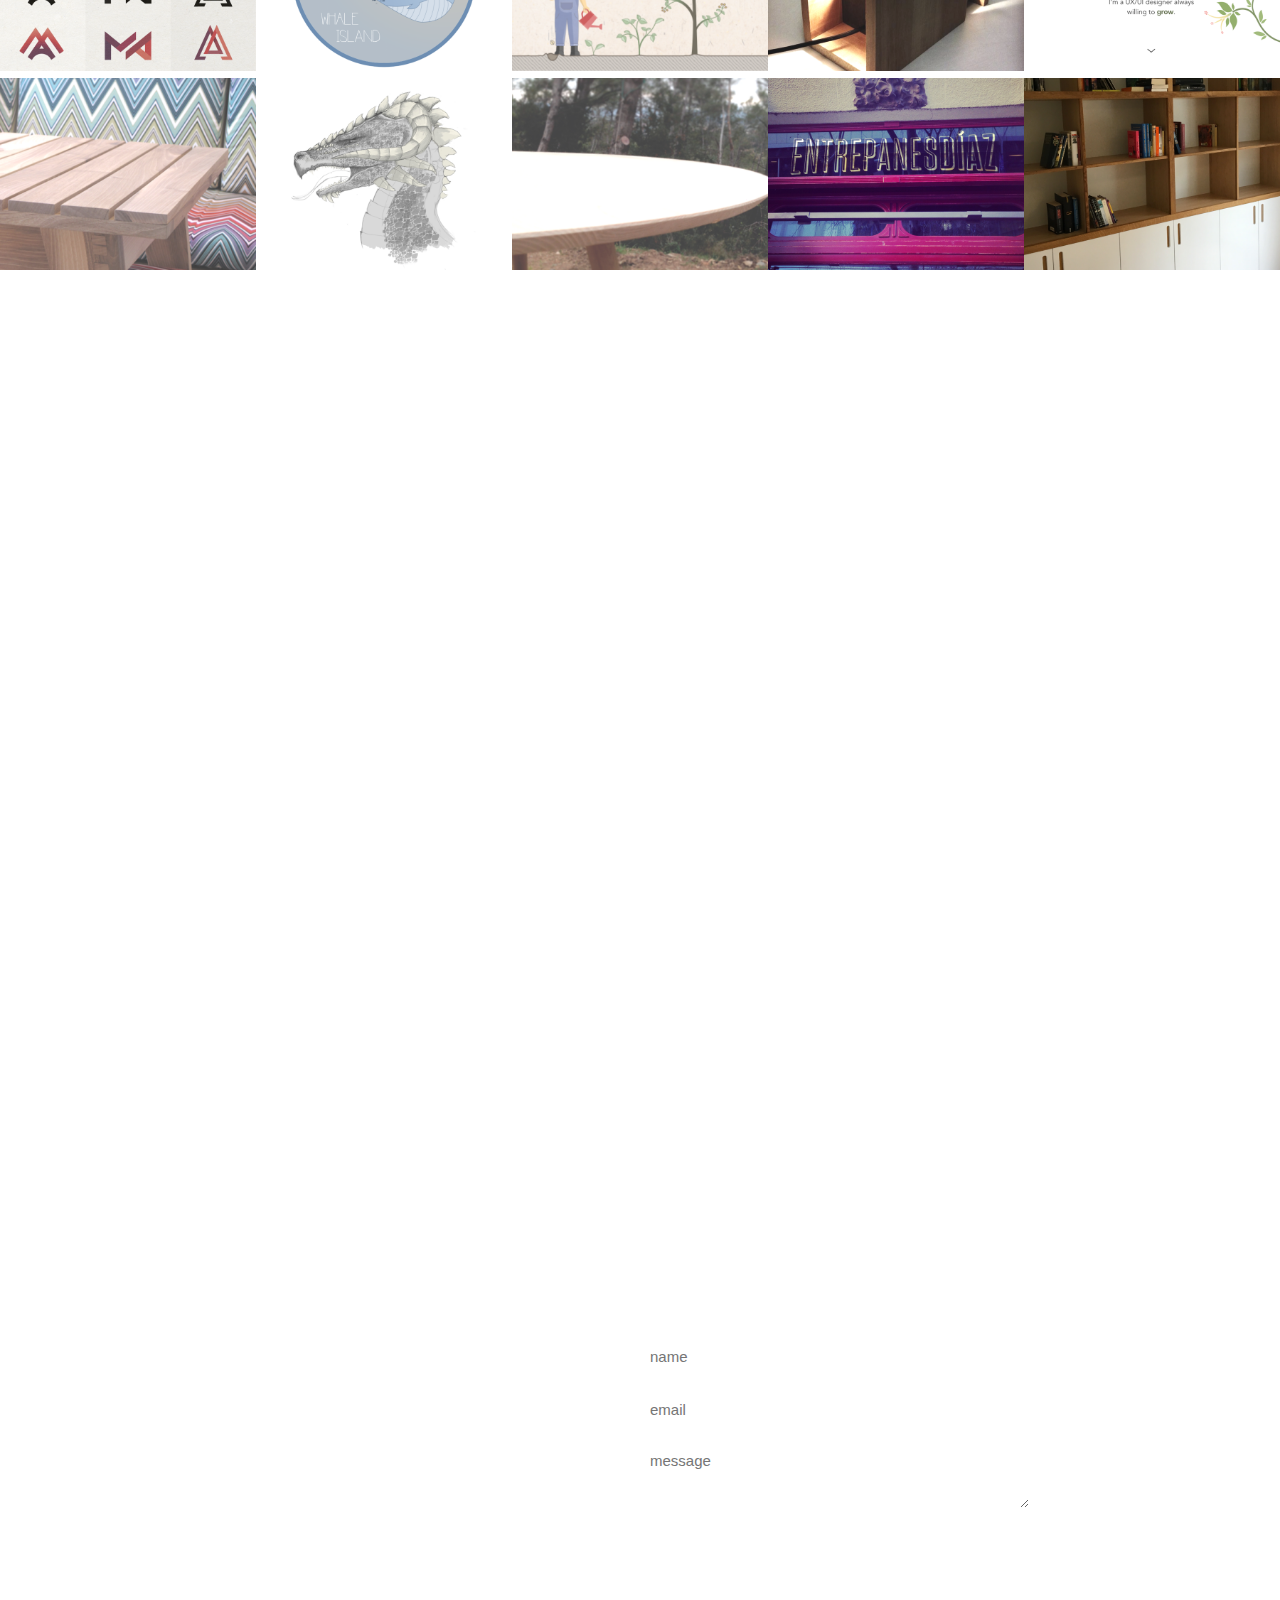
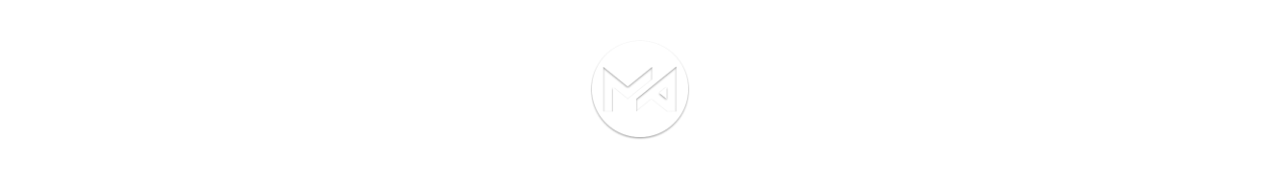
==== commit 72c83a01: "Some JavaS added" ====
--- a/index.html
+++ b/index.html
@@ -21,9 +21,13 @@
   <!-- CSS
   –––––––––––––––––––––––––––––––––––––––––––––––––– -->
   <link rel="stylesheet" href="css/normalize.css">
-  <link rel="stylesheet" href="css/skeleton.css">
+  <link rel="stylesheet" href="css/style.css">
   <link rel="stylesheet" href="css/animate.css">
   <link rel="stylesheet" href="css/font-awesome.min.css">
+
+ <!-- JS
+  –––––––––––––––––––––––––––––––––––––––––––––––––– -->
+  <script src="https://cdnjs.cloudflare.com/ajax/libs/jquery/3.2.1/jquery.min.js"></script>
 
   <!-- Favicon
   –––––––––––––––––––––––––––––––––––––––––––––––––– -->
@@ -47,9 +51,9 @@
       <div>
         <nav>
           <ul>
-            <li><a href="#">about me</a></li>
+            <li><a class="about-btn" href="#">about me</a></li>
             <li><a target="_blank" class="dribbble" href="https://dribbble.com/Matellan"><i class="fa fa-dribbble fa-fw" aria-hidden="true"></i></a></li>
-            <li><a href="#">say hello!</a></li>
+            <li><a class="contact-btn" href="#">say hello!</a></li>
           </ul>
         </nav>
       </div>  
@@ -64,7 +68,7 @@
 
     <div>
       <div class="four columns offset-by-four scroll animated fadeIn">
-        <p class="animated infinite bounce"><a href="#"><i class="fa fa-angle-down fa-fw" aria-hidden="true"></i></a></p>
+        <p class="animated infinite bounce"><a class="scroll-dwn" href="#"><i class="fa fa-angle-down fa-fw" aria-hidden="true"></i></a></p>
       </div>
     </div>
 
@@ -97,7 +101,7 @@
           <h2>As One</h2>
           <h3>A crowdfunding website to make social projects happen.</h3>
           <p>UX / UI / Branding</p>
-          <a class="button button-primary" href="#">Go to the Case Study</a>
+          <a class="button button-primary" href="#">Available Soon</a>
         </div>
       </div> 
 
@@ -109,7 +113,7 @@
           <h2>Blocbox</h2>
           <h3>A website to collect all your inspiration in just one place.</h3>
           <p>UX / UI / Branding</p>
-          <a class="button button-primary" href="#">Go to the Case Study</a>
+          <a class="button button-primary" href="BB_casestudy.html">Available Soon</a>
         </div>
       </div> 
 
@@ -178,7 +182,7 @@
         </div>
 
         <div class="more-proj">
-          <a target="_blank" href="http://onlywoodbcn.net/portfolio_page/libreria-2/"><img src="images/more_P10.png"></a>
+          <a target="_blank" href="http://onlywoodbcn.net/portfolio_page/libreria-2/"><img src="images/more_p10.png"></a>
         </div>
 
       </div>
@@ -230,7 +234,7 @@
 <!-- Contact
 ================================================== -->
 
-    <div class="container">
+    <div class="container contact">
       <div class="ten columns offset-by-one">
         <h2>Don't be shy!</h2>
         <div class="row">
@@ -241,10 +245,12 @@
           </div>
 
           <div class="form">
-            <input type="text" placeholder="name"/>
-            <input type="email" placeholder="e-mail"/> 
-            <textarea name="message" placeholder="message"></textarea> 
-            <input class="btn-send" type="submit" value="Send" name="Send">       
+            <form action="https://formspree.io/marc.abosch@gmail.com" method="POST">
+              <input type="text" name="name" placeholder="name">
+              <input type="email" name="email" placeholder="email">
+              <textarea name="message" placeholder="message"></textarea>
+              <button type="submit">Send</button>
+            </form>
           </div>
            
         </div>
@@ -266,7 +272,29 @@
 
   </main>
 
-
+<!-- JS
+–––––––––––––––––––––––––––––––––––––––––––––––––– -->
+<script type="text/javascript">
+
+    $(".about-btn").click(function() {
+        $('html, body').animate({
+            scrollTop: $(".ending").offset().top
+        }, 1000);
+    });
+
+    $(".contact-btn").click(function() {
+        $('html, body').animate({
+            scrollTop: $(".contact").offset().top
+        }, 1000);
+    });
+
+    $(".scroll-dwn").click(function() {
+        $('html, body').animate({
+            scrollTop: $(".projects").offset().top
+        }, 1000);
+    });
+
+  </script>
 
 <!-- End Document
   –––––––––––––––––––––––––––––––––––––––––––––––––– -->
--- a/css/style.css
+++ b/css/style.css
@@ -0,0 +1,1489 @@
+/*
+* Skeleton V2.0.4
+* Copyright 2014, Dave Gamache
+* www.getskeleton.com
+* Free to use under the MIT license.
+* http://www.opensource.org/licenses/mit-license.php
+* 12/29/2014
+*/
+
+
+/* Table of contents
+––––––––––––––––––––––––––––––––––––––––––––––––––
+- Grid
+- Base Styles
+- Typography
+- Links
+- Buttons
+- Forms
+- Lists
+- Code
+- Tables
+- Spacing
+- Utilities
+- Clearing
+- Media Queries
+*/
+
+
+/* Grid
+–––––––––––––––––––––––––––––––––––––––––––––––––– */
+.container {
+  position: relative;
+  width: 100%;
+  max-width: 100%;
+  margin: 0 auto;
+  padding: 0;
+  box-sizing: border-box; }
+.column,
+.columns {
+  width: 100%;
+  float: left;
+  box-sizing: border-box; }
+
+/* For devices larger than 400px */
+@media (min-width: 400px) {
+  .container {
+    width: 100%;
+    padding: 0; }
+}
+
+/* For devices larger than 550px */
+@media (min-width: 550px) {
+  .container {
+    width: 100%; }
+  .column,
+  .columns {
+    margin-left: 0%; }
+  .column:first-child,
+  .columns:first-child {
+    margin-left: 0; }
+
+  .one.column,
+  .one.columns                    { width: 4.66666666667%; }
+  .two.columns                    { width: 16.6666666666%; }
+  .three.columns                  { width: 22%;            }
+  .four.columns                   { width: 30.6666666667%; }
+  .five.columns                   { width: 39.3333333333%; }
+  .six.columns                    { width: 48%;            }
+  .seven.columns                  { width: 56.6666666667%; }
+  .eight.columns                  { width: 65.3333333333%; }
+  .nine.columns                   { width: 74.0%;          }
+  .ten.columns                    { width: 82.6666666667%; }
+  .eleven.columns                 { width: 91.3333333333%; }
+  .twelve.columns                 { width: 100%; margin-left: 0; }
+
+  .one-fifth.column               { width: 20%; }
+
+  .one-fourth.column              { width: 25%; }
+
+  .one-third.column               { width: 30.6666666667%; }
+  .two-thirds.column              { width: 65.3333333333%; }
+
+  .one-half.column                { width: 50%; }
+
+  /* Offsets */
+  .offset-by-one.column,
+  .offset-by-one.columns          { margin-left: 8.66666666667%; }
+  .offset-by-two.column,
+  .offset-by-two.columns          { margin-left: 17.3333333333%; }
+  .offset-by-three.column,
+  .offset-by-three.columns        { margin-left: 26%;            }
+  .offset-by-four.column,
+  .offset-by-four.columns         { margin-left: 34.6666666667%; }
+  .offset-by-five.column,
+  .offset-by-five.columns         { margin-left: 43.3333333333%; }
+  .offset-by-six.column,
+  .offset-by-six.columns          { margin-left: 52%;            }
+  .offset-by-seven.column,
+  .offset-by-seven.columns        { margin-left: 60.6666666667%; }
+  .offset-by-eight.column,
+  .offset-by-eight.columns        { margin-left: 69.3333333333%; }
+  .offset-by-nine.column,
+  .offset-by-nine.columns         { margin-left: 78.0%;          }
+  .offset-by-ten.column,
+  .offset-by-ten.columns          { margin-left: 86.6666666667%; }
+  .offset-by-eleven.column,
+  .offset-by-eleven.columns       { margin-left: 95.3333333333%; }
+
+  .offset-by-one-third.column,
+  .offset-by-one-third.columns    { margin-left: 34.6666666667%; }
+  .offset-by-two-thirds.column,
+  .offset-by-two-thirds.columns   { margin-left: 69.3333333333%; }
+
+  .offset-by-one-half.column,
+  .offset-by-one-half.columns     { margin-left: 52%; }
+
+}
+
+
+/* Base Styles
+–––––––––––––––––––––––––––––––––––––––––––––––––– */
+/* NOTE
+html is set to 62.5% so that all the REM measurements throughout Skeleton
+are based on 10px sizing. So basically 1.5rem = 15px :) */
+html {
+  font-size: 62.5%; }
+body {
+  font-size: 1.5em; /* currently ems cause chrome bug misinterpreting rems on body element */
+  line-height: 1.6;
+  font-weight: 400;
+  font-family: "Avenir", "HelveticaNeue", "Helvetica Neue", Helvetica, Arial, sans-serif;
+  color: #222; }
+
+/* Typography
+–––––––––––––––––––––––––––––––––––––––––––––––––– */
+h1, h2, h3, h4, h5, h6 {
+  font-family: "Nunito", "HelveticaNeue", "Helvetica Neue", Helvetica, Arial, sans-serif;
+  margin-top: 0;
+  margin-bottom: 2rem;
+  font-weight: 300; }
+h1 { font-size: 4.0rem; line-height: 1.2;  letter-spacing: -.1rem;}
+h2 { font-size: 3.6rem; line-height: 1.25; letter-spacing: -.1rem; }
+h3 { font-size: 3.0rem; line-height: 1.3;  letter-spacing: -.1rem; }
+h4 { font-size: 2.4rem; line-height: 1.35; letter-spacing: -.08rem; }
+h5 { font-size: 1.8rem; line-height: 1.5;  letter-spacing: -.05rem; }
+h6 { font-size: 1.5rem; line-height: 1.6;  letter-spacing: 0; }
+
+/* Larger than phablet */
+@media (min-width: 550px) {
+  h1 { font-size: 5.0rem; }
+  h2 { font-size: 4.2rem; }
+  h3 { font-size: 3.6rem; }
+  h4 { font-size: 3.0rem; }
+  h5 { font-size: 2.4rem; }
+  h6 { font-size: 1.5rem; }
+}
+
+p {
+  margin-top: 0; }
+
+
+/* Links
+–––––––––––––––––––––––––––––––––––––––––––––––––– */
+a {
+  color: #1EAEDB; }
+a:hover {
+  color: #0FA0CE; }
+
+
+/* Buttons
+–––––––––––––––––––––––––––––––––––––––––––––––––– */
+.button,
+button,
+input[type="submit"],
+input[type="reset"],
+input[type="button"] {
+  display: inline-block;
+  height: 50px;
+  padding: 6px 30px;
+  text-align: center;
+  font-size:1em;
+  font-weight: 600;
+  line-height: 38px;
+  letter-spacing: .1rem;
+  text-transform: none;
+  text-decoration: none;
+  white-space: nowrap;
+  border-radius: 4px;
+  border: none;
+  cursor: pointer;
+  box-sizing: border-box; }
+  -moz-background-clip: padding;
+  -webkit-background-clip: padding-box;
+  background-clip: padding-box; /* prevents bg color from leaking outside the border */ }
+.button:hover,
+button:hover,
+input[type="submit"]:hover,
+input[type="reset"]:hover,
+input[type="button"]:hover,
+.button:focus,
+button:focus,
+input[type="submit"]:focus,
+input[type="reset"]:focus,
+input[type="button"]:focus {
+  color: #fff;
+  border-color:transparent;
+  background-color: #0483c3;
+  outline: 0; }
+.button.button-primary,
+button.button-primary,
+input[type="submit"].button-primary,
+input[type="reset"].button-primary,
+input[type="button"].button-primary {
+  color: #FFF;
+  background-color: #33C3F0;
+  border-color: #33C3F0; }
+.button.button-primary:hover,
+button.button-primary:hover,
+input[type="submit"].button-primary:hover,
+input[type="reset"].button-primary:hover,
+input[type="button"].button-primary:hover,
+.button.button-primary:focus,
+button.button-primary:focus,
+input[type="submit"].button-primary:focus,
+input[type="reset"].button-primary:focus,
+input[type="button"].button-primary:focus {
+  color: #FFF;
+  background-color: rgba(255, 255, 255, 0.3);
+  border-color: #1EAEDB; }
+
+
+/* Forms
+–––––––––––––––––––––––––––––––––––––––––––––––––– */
+input[type="email"],
+input[type="number"],
+input[type="search"],
+input[type="text"],
+input[type="tel"],
+input[type="url"],
+input[type="password"],
+textarea,
+select {
+  height: 38px;
+  padding: 6px 10px; /* The 6px vertically centers text on FF, ignored by Webkit */
+  background-color: rgba(255, 255, 255, 0.4);
+  border: none;
+  border-radius: 4px;
+  box-shadow: none;
+  box-sizing: border-box;
+  width:100%; }
+/* Removes awkward default styles on some inputs for iOS */
+input[type="email"],
+input[type="number"],
+input[type="search"],
+input[type="text"],
+input[type="tel"],
+input[type="url"],
+input[type="password"],
+textarea {
+  -webkit-appearance: none;
+     -moz-appearance: none;
+          appearance: none; }
+textarea {
+  min-height: 65px;
+  padding-top: 6px;
+  padding-bottom: 6px; }
+input[type="email"]:focus,
+input[type="number"]:focus,
+input[type="search"]:focus,
+input[type="text"]:focus,
+input[type="tel"]:focus,
+input[type="url"]:focus,
+input[type="password"]:focus,
+textarea:focus,
+select:focus {
+  background-color: rgba(255, 255, 255, 0.7);
+  border: none;
+  outline: 0; }
+label,
+legend {
+  display: block;
+  margin-bottom: .5rem;
+  font-weight: 600; }
+fieldset {
+  padding: 0;
+  border-width: 0; }
+input[type="checkbox"],
+input[type="radio"] {
+  display: inline; }
+label > .label-body {
+  display: inline-block;
+  margin-left: .5rem;
+  font-weight: normal; }
+
+
+/* Lists
+–––––––––––––––––––––––––––––––––––––––––––––––––– */
+ul {
+  list-style: circle inside; }
+ol {
+  list-style: decimal inside; }
+ol, ul {
+  padding-left: 0;
+  margin-top: 0; }
+ul ul,
+ul ol,
+ol ol,
+ol ul {
+  margin: 1.5rem 0 1.5rem 3rem;
+  font-size: 90%; }
+li {
+  margin-bottom: 1rem; }
+
+
+/* Code
+–––––––––––––––––––––––––––––––––––––––––––––––––– */
+code {
+  padding: .2rem .5rem;
+  margin: 0 .2rem;
+  font-size: 90%;
+  white-space: nowrap;
+  background: #F1F1F1;
+  border: 1px solid #E1E1E1;
+  border-radius: 4px; }
+pre > code {
+  display: block;
+  padding: 1rem 1.5rem;
+  white-space: pre; }
+
+
+/* Tables
+–––––––––––––––––––––––––––––––––––––––––––––––––– */
+th,
+td {
+  padding: 12px 15px;
+  text-align: left;
+  border-bottom: 1px solid #E1E1E1; }
+th:first-child,
+td:first-child {
+  padding-left: 0; }
+th:last-child,
+td:last-child {
+  padding-right: 0; }
+
+
+/* Spacing
+–––––––––––––––––––––––––––––––––––––––––––––––––– */
+button,
+.button {
+  margin-bottom: 1rem; }
+input,
+textarea,
+select,
+fieldset {
+  margin-bottom: 1.5rem; }
+pre,
+blockquote,
+dl,
+figure,
+table,
+p,
+ul,
+ol,
+form {
+  margin-bottom: 2.5rem; }
+
+
+/* Utilities
+–––––––––––––––––––––––––––––––––––––––––––––––––– */
+.u-full-width {
+  width: 100%;
+  box-sizing: border-box; }
+.u-max-full-width {
+  max-width: 100%;
+  box-sizing: border-box; }
+.u-pull-right {
+  float: right; }
+.u-pull-left {
+  float: left; }
+
+
+/* Misc
+–––––––––––––––––––––––––––––––––––––––––––––––––– */
+hr {
+  margin-top: 3rem;
+  margin-bottom: 3.5rem;
+  border-width: 0;
+  border-top: 1px solid #E1E1E1; }
+
+
+/* Clearing
+–––––––––––––––––––––––––––––––––––––––––––––––––– */
+
+/* Self Clearing Goodness */
+.container:after,
+.row:after,
+.u-cf {
+  content: "";
+  display: table;
+  clear: both; }
+
+
+/* Media Queries
+–––––––––––––––––––––––––––––––––––––––––––––––––– */
+/*
+Note: The best way to structure the use of media queries is to create the queries
+near the relevant code. For example, if you wanted to change the styles for buttons
+on small devices, paste the mobile query code up in the buttons section and style it
+there.
+*/
+
+
+/* Larger than mobile */
+@media (min-width: 400px) {}
+
+/* Larger than phablet (also point when grid becomes active) */
+@media (min-width: 550px) {}
+
+/* Larger than tablet */
+@media (min-width: 750px) {}
+
+/* Larger than desktop */
+@media (min-width: 1000px) {}
+
+/* Larger than Desktop HD */
+@media (min-width: 1200px) {}
+
+
+/* Custom Styles
+  –––––––––––––––––––––––––––––––––––––––––––––––––– */
+  
+/* Header */
+body > header {
+  background-size: cover;
+  height: 100vh;
+  width: 100%;
+  -webkit-animation: background 20s cubic-bezier(1,0,1,1) infinite;
+  animation: background 20s cubic-bezier(1,0,1,1) infinite; 
+}
+
+@-webkit-keyframes background {
+  0% { background-color: #89A08E; }
+  33% { background-color: #898DA0; }  
+  67% { background-color: #A08989; }
+  100% { background-color: #89A08E; }
+}
+
+@keyframes background {
+  0% { background-color: #89A08E; }
+  33% { background-color: #898DA0; }  
+  67% { background-color: #A08989; }
+  100% { background-color: #89A08E; }
+}
+
+.logo {
+  padding: 2em;
+  margin: 0 auto 1em;
+  text-align: center;
+  width: 150px;
+}
+
+@media (max-width: 420px) {
+  header img{
+    max-height: 8em;
+  }
+}
+
+header nav {
+  text-align:center;
+}
+header nav ul li {
+  display:inline-block;
+}
+
+header nav ul li a {
+  color:#fff;
+  text-decoration:none;
+  padding:0.75em 2em;
+  font-size: 1.2em;
+}
+
+@media (max-width: 420px) {
+  header nav ul li a {
+  padding:0.75em 0.5em;
+}
+}
+
+header nav ul li a:hover {
+  color:#454D8C;
+}
+
+.dribbble:hover {
+  color: #ff3399;
+}
+
+header .herotext {
+  animation-delay: 0.7s;
+  -webkit-animation-delay: 0.7s; /* Safari and Chrome */
+}
+
+header h1 {
+  color:#fff;
+  font-weight:600;
+  font-size: 4em;
+  line-height: 1;
+  text-shadow: 0 1px 2px rgba(0,0,0,.2);
+  text-align: center;
+}
+
+@media (max-width: 420px) {
+  header h1 {
+  font-weight:600;
+  font-size:3.5em;
+}
+}
+
+header h2 {
+  color:#fff;
+  font-weight:100;
+  font-size:2em;
+  line-height: 1.5;
+  text-shadow: 0 1px 2px rgba(0,0,0,.2);
+  margin-bottom: 0.3em;
+  text-align: center;
+}
+
+@media (max-width: 420px) {
+  header h2 {
+  font-weight:100;
+  font-size:1.2em;
+  margin: 0 1em;
+}
+}
+
+header p {
+  color:#fff;
+  font-weight:100;
+  font-size:1.2em;
+  line-height: 1.5;
+  margin: 0 1em;
+  text-align: center;
+}
+
+@media (max-width: 420px) {
+  header p {
+  font-weight:100;
+  font-size:1em;
+}
+}
+
+header p a {
+  color:#fff;
+  font-weight:100;
+  font-size:1.5em;
+  text-align: center;
+  text-decoration: none;
+}
+
+header p a:hover {
+  color:#454D8C;
+}
+
+header .scroll {
+  animation-delay: 1s;
+  -webkit-animation-delay: 2.3s; /* Safari and Chrome */
+  position: absolute;
+  bottom: 5px;
+  left:0;
+  right: 0;
+}
+
+/* Projects */
+
+.project-logo{
+  height: 30em;
+  background-color: rgb(255, 255, 255, 0.9);
+  padding: 4.5em 0;
+}
+
+.project-logo img{
+  max-height: 315px;
+}
+
+.project-logo-r{
+  height: 30em;
+  background-color: #fff;
+  float: right;
+  padding: 4.5em 0;
+}
+
+.project-logo-r img{
+  max-height: 315px;
+}
+
+@media (max-width: 420px) {
+  .project-logo, .project-logo-r{
+    height: 26em;
+}
+}
+
+@media (max-width: 420px) {
+  .project-logo img, .project-logo-r img {
+    max-height: 255px;
+}
+}
+
+.project-desc1{
+  height: 30em;
+  background-color: #DA877A;
+  padding: 3.5em 8em;
+}
+
+.project-desc2{
+  height: 30em;
+  background-color: #6F84B2;
+  float: left;
+  padding: 3.5em 5em;
+}
+
+.project-desc3{
+  height: 30em;
+  background-color: #819E83;
+  padding: 3.5em 5em;
+}
+
+.project-desc4{
+  height: 30em;
+  background-color: #4D5E70;
+  padding: 3.5em 5em;
+}
+
+@media (max-width: 1200px) {
+  .project-desc1, .project-desc2, .project-desc3, .project-desc4 {
+    padding: 2.5em 2.5em;
+}
+}
+
+@media (max-width: 420px) {
+  .project-desc1, .project-desc2, .project-desc3, .project-desc4 {
+    height: 26em;;
+}
+}
+
+.projects {
+  text-align: center;
+}
+
+.projects h2 {
+  color:#fff;
+  font-weight: 700;
+}
+
+.projects h3 {
+  font-family: "Avenir";
+  color:#fff;
+  font-weight: 100;
+  font-size: 1.7em;
+}
+
+.projects p {
+  margin-top: 2em;
+  color:#fff;
+  font-size:1em;
+}
+
+.project-desc1 .button-primary, .project-desc2 .button-primary, .project-desc3 .button-primary, .project-desc4 .button-primary {
+  color: #fff;
+  background: rgba(255, 255, 255, 0.3);
+  position: absolute;
+  bottom: 3.5em;
+  right: 0;
+  left: 0;
+  margin:0 auto;
+  width: 50%;
+  text-align: center;
+}
+
+.project-desc1 .button-primary:hover, .project-desc2 .button-primary:hover, .project-desc3 .button-primary:hover, .project-desc4 .button-primary:hover {
+  background: rgba(255, 255, 255, 0.6);
+}
+
+@media (max-width: 1200px) {
+  .project-desc1 .button-primary, .project-desc2 .button-primary, .project-desc3 .button-primary, .project-desc4 .button-primary {
+    bottom: 2.5em;
+    width: 70%;
+}
+}
+
+@media (max-width: 420px) {
+  .project-desc1 .button-primary, .project-desc2 .button-primary, .project-desc3 .button-primary, .project-desc4 .button-primary {
+    width: 80%;
+}
+}
+
+img {
+  max-width:100%;
+  height:auto;
+}
+
+/* More */
+.more .title{
+  padding: 8em 3em;
+  -webkit-animation: background 20s cubic-bezier(1,0,1,1) infinite;
+  animation: background 20s cubic-bezier(1,0,1,1) infinite; 
+}
+
+@-webkit-keyframes background {
+  0% { background-color: #89A08E; }
+  33% { background-color: #898DA0; }  
+  67% { background-color: #A08989; }
+  100% { background-color: #89A08E; }
+}
+
+@keyframes background {
+  0% { background-color: #89A08E; }
+  33% { background-color: #898DA0; }  
+  67% { background-color: #A08989; }
+  100% { background-color: #89A08E; }
+}
+
+.more h2{
+  color: #fff;
+  font-weight: 600;
+  font-size: 3.5em;
+  text-align: center;
+}
+
+.more h3{
+  color: #fff;
+  font-weight: 100;
+  font-size: 1.7em;
+  text-align: center;
+}
+
+.more-proj{
+  text-align: center;
+  width: 50%;
+  float: left;
+}
+
+@media (min-width: 550px) {
+  .more-proj{
+  width: 25%;
+}
+}
+
+@media (min-width: 1025px) {
+  .more-proj{
+  width: 20%;
+}
+}
+
+
+/* Ending */
+
+.ending{
+  padding: 4em 0 2em;
+  -webkit-animation: background 20s cubic-bezier(1,0,1,1) infinite;
+  animation: background 20s cubic-bezier(1,0,1,1) infinite; 
+}
+
+@-webkit-keyframes background {
+  0% { background-color: #89A08E; }
+  33% { background-color: #898DA0; }  
+  67% { background-color: #A08989; }
+  100% { background-color: #89A08E; }
+}
+
+@keyframes background {
+  0% { background-color: #89A08E; }
+  33% { background-color: #898DA0; }  
+  67% { background-color: #A08989; }
+  100% { background-color: #89A08E; }
+}
+
+/* About me*/
+.ending h2{
+  color: #fff;
+  font-weight: 600;
+  font-size: 3.5em;
+  text-align: center;
+}
+
+.ending p{
+  color: #fff;
+  font-weight: 100;
+  font-size: 1.2em;
+  text-align: left;
+}
+
+.ending p a {
+  text-decoration: underline;
+  color: #fff;
+}
+
+.ending .container{
+  width: 80%;
+}
+
+.about-l{
+  float: left;
+  width: 48%;
+  margin-left: 0;
+}
+.about-r{
+  float: left;
+  width: 48%;
+  margin-left: 4%;
+}
+
+@media (max-width: 420px) {
+  .about-r, .about-l {
+    width: 100%;
+    margin-left: 0;
+}
+}
+
+.btn-resume{
+  text-align: center;
+  margin: 2em auto 4em;
+}
+
+.btn-resume .button-primary{
+  color: #fff;
+  background: rgba(255, 255, 255, 0.3);
+  margin-bottom: 0;
+}
+
+.btn-resume .button-primary:hover{
+  background: rgba(255, 255, 255, 0.6);
+}
+
+.hobbies {
+  list-style: none;
+  margin: 0 0 4em 0;
+}
+
+.hobbies h3{
+  margin-bottom: 1.25em;
+  color: #fff;
+  font-size: 2.5em;
+  font-weight: 400;
+}
+
+@media (max-width: 420px) {
+ .hobbies h3{
+  font-size: 2em;
+}
+}
+
+.ending .hobbies li {
+  display: inline-block;
+}
+
+.ending .hobbies{
+  text-align: center;
+}
+
+.ending .hobbies img{
+  width: 100px;
+}
+
+@media (max-width: 769px) {
+ .ending .hobbies div div{
+    width: 33.333%;
+}
+}
+
+@media (max-width: 769px) {
+ .ending .hobbies img{
+    width: 80%;
+    margin-bottom: 1em;
+}
+}
+
+
+/* Contact */
+.contact-txt{
+  width: 46%;
+  margin-right: 2%;
+  float: left;
+}
+
+.form{
+  width: 46%;
+  margin-left: 2%;
+  float: left;
+}
+
+@media (max-width: 1025px) {
+ .contact-txt, .form{
+    width: 100%;
+    margin: 1em 0;
+}
+}
+
+.form button{
+  color: #fff;
+  background: rgba(255, 255, 255, 0.3);
+  margin-bottom: 0;
+  float: right;
+}
+
+.btn-send:hover{
+  background: rgba(255, 255, 255, 0.6);
+}
+
+/* Footer */
+.footer-logo{
+  text-align: center;
+  margin: 4em auto 1em;
+}
+
+.footer-logo img{
+  width: 100px
+}
+
+/* Case Studies */
+
+/* Top Nav */
+.logo-cs {
+  text-align: center;
+  height: 6em;
+  width: 100%;
+  -webkit-animation: background 20s cubic-bezier(1,0,1,1) infinite;
+  animation: background 20s cubic-bezier(1,0,1,1) infinite; 
+}
+
+@-webkit-keyframes background {
+  0% { background-color: #89A08E; }
+  33% { background-color: #898DA0; }  
+  67% { background-color: #A08989; }
+  100% { background-color: #89A08E; }
+}
+
+@keyframes background {
+  0% { background-color: #89A08E; }
+  33% { background-color: #898DA0; }  
+  67% { background-color: #A08989; }
+  100% { background-color: #89A08E; }
+}
+
+@media (max-width: 420px) {
+  .logo-cs{
+      height: 4em;
+}
+}
+
+.logo-cs img{
+  width: 4em;
+  margin: 1em auto;
+}
+
+@media (max-width: 420px) {
+  .logo-cs img{
+      width: 3em;
+      margin: 0.5em auto;
+}
+}
+
+
+/* Main-Cover */
+.cover{
+  height: 650px;
+}
+
+@media (max-width: 420px) {
+.cover{
+  height: 450px;
+}
+}
+
+.cover#SA{
+  padding: 50px 0 80px;
+  background-image: url('../images/SA_coverimg.jpg');
+  background-size: cover;
+  background-position: center center;
+  background-repeat: no-repeat;
+}
+
+.cover#BB{
+  padding: 50px 0 80px;
+  background-image: url('../images/BB_coverimg.jpg');
+  background-size: cover;
+  background-position: center center;
+  background-repeat: no-repeat;
+}
+
+@media (max-width: 420px) {
+.cover#SA{
+  background-image: url('../images/SA_coverimg-sm.png');
+}
+}
+
+@media (max-width: 769px) {
+.cover#BB{
+  background-image: url('../images/BB_coverimg-m.jpg');
+}
+}
+
+@media (max-width: 420px) {
+.cover#BB{
+  background-image: url('../images/BB_coverimg-sm.png');
+}
+}
+
+.cs-title{
+  margin-top: 350px;
+  color: #fff;
+  padding: 2em 2em 2em 10em;
+  text-align: left;
+}
+
+#SA .cs-title{
+  background-color: rgba(123,62,53,0.75);
+}
+
+#BB .cs-title{
+  background-color: rgba(77, 77, 51, 0.75);
+}
+
+#SA .cs-title h2{
+  font-family: "Lobster";
+}
+
+#BB .cs-title h2{
+  font-family: "Roboto Slab";
+}
+
+#AO .cs-title h2{
+  font-family: "Varela Round";
+}
+
+#EP .cs-title h2{
+  font-family: "Helvetica";
+}
+
+.cover .cs-title h2{
+  font-size: 3em;
+}
+
+@media (max-width: 420px) {
+.cover .cs-title h2{
+  font-size: 2em;
+}
+}
+
+.cover .cs-title h3{
+  font-size: 2em;
+  font-weight: 300;
+  margin-top: 2em;
+}
+
+@media (max-width: 420px) {
+.cover .cs-title h3{
+  font-size: 1.3em;
+  font-weight: 200;
+  margin-top: 1em
+}
+}
+
+.cover .cs-title p{
+  font-size: 1.2em;
+  font-weight: 100;
+  margin-top: 1em;
+}
+
+@media (max-width: 420px) {
+.cover .cs-title p{
+  font-size: 1em;
+  font-weight: 100;
+  margin-top: 0.5em;
+  margin-bottom: 0.5em;
+}
+}
+
+@media (max-width: 900px) {
+.cs-title{
+  padding: 1em 2em 1em 2.5em
+}
+}
+
+@media (max-width: 420px) {
+.cs-title{
+  margin-top: 220px;
+  padding: 1em 2em 1em 2em
+}
+}
+
+@media (max-width: 420px) {
+#SA .cs-title h2{
+  font-size: 2em;
+}
+}
+
+@media (max-width: 420px) {
+#SA .cs-title h3{
+  font-size: 1.4em;
+  font-weight: 200;
+  margin-top: 1.4em;
+  margin-bottom: 0;
+}
+}
+
+@media (max-width: 420px) {
+#SA .cs-title p{
+  font-size: 1em;
+  font-weight: lighter;
+  margin-top: 0.7em;
+  margin-bottom: 0;
+}
+}
+
+.cover .proto-btn{
+  text-align: center;
+  margin-top: 1.5em;
+}
+
+#SA-btn{
+  background-color: rgba(123,62,53,0.75);
+}
+
+#SA-btn:hover{
+  background-color: rgba(123,62,53,0.45);
+}
+
+#BB-btn{
+  background-color: rgba(116,138,113,0.75);
+}
+
+#BB-btn:hover{
+  background-color: rgba(116,138,113,0.45);
+}
+
+/* Main-Content */
+.grey{
+  background-color: #FAFAFA;
+  padding-right: 5em;
+}
+
+.blue{
+  background-color: #F0F4F5;
+  padding-right: 5em;
+}
+
+@media (max-width: 769px) {
+.blue, .grey{
+  padding-right: 2em;
+  padding-left: 1em;
+}
+}
+
+@media (max-width: 420px) {
+.blue, .grey{
+  padding: 1em 5%;
+}
+}
+
+.content-sec {
+  width: 70%;
+  margin-left: 30%;
+  padding: 2.5em 0;
+}
+
+@media (max-width: 420px) {
+.content-sec {
+  width: 100%;
+  margin-left: 0;
+  float: none;
+}
+}
+
+.content-sec a{
+  color: #5689C6;
+  text-decoration: underline;
+}
+
+.content-sec p{
+  font-size: 1.2em;
+  margin-bottom: 1em;
+  margin-top: 1em;
+}
+
+@media (max-width: 420px) {
+.content-sec p{
+  font-size: 1.1em;
+}
+}
+
+.content-sec .intro p{
+  margin-bottom: 0;
+  margin-top: 0;
+}
+
+.content-sec h2{
+  font-weight: 600;
+  text-decoration: underline;
+}
+
+.content-sec h3{
+  margin-top: 2em;
+  font-size: 2em;
+  font-weight: 300;
+  text-decoration: none;
+}
+
+.content-sec h4{
+  margin-top: 1.5em;
+  font-size: 1.7em;
+  font-weight: 200;
+  text-decoration: none;
+}
+
+.content-sec ul{
+  margin-bottom: 0;
+  margin-top: 1rem;
+  font-size: 1.2em;
+  list-style-position: outside;
+}
+
+@media (max-width: 420px) {
+.content-sec ul{
+  font-size: 1.1em;
+}
+}
+
+.container.list{
+  padding: 1em 3em;
+}
+
+@media (max-width: 420px) {
+.container.list{
+  padding: 1em 2em;
+}
+}
+
+.content#SA h2, .content#SA h3, .content#SA h4, .content#SA li {
+  color: #D5533F;
+}
+
+.content#BB h2, .content#BB h3, .content#BB h4, .content#BB li {
+  color: #748A71;
+}
+
+.user-pers, .stories{
+  text-align: center;
+}
+
+.user-pers img{
+  width: 80%;
+}
+
+.persona{
+  margin-top: -20em;
+}
+
+@media (max-width: 420px) {
+.persona{
+  margin-top: -10em;
+}
+}
+
+.brands img{
+  width: 25%;
+  float: left;
+  margin-bottom: 1em;
+}
+
+@media (max-width: 420px) {
+.brands {
+  text-align: center;
+}
+}
+
+@media (max-width: 420px) {
+.brands img{
+  width: 60%;
+  float: none;
+  margin-bottom: 1em;
+}
+}
+
+.brand2{
+  margin-left: 12.5%;
+}
+
+@media (max-width: 420px) {
+.brand2{
+  margin-left: 0;
+}
+
+}
+
+.stories img{
+  width: 80%;
+  margin: 0 0 2.5em;
+}
+
+.logo-sketches{
+  text-align: center;
+}
+
+.logo-final{
+  text-align: center;
+}
+
+.flows img, .logo-sketches img, .logo-final img{
+  margin: 0 0 2.5em;
+}
+
+/* Thanks */
+.more-cs a{
+  text-decoration: none;
+  color: #424242;
+  font-size: 4.5em;
+}
+
+@media (max-width: 420px) {
+.more-cs a{
+  font-size: 3.5em;
+}
+}
+
+.slider{
+  padding: 3em 2em;
+}
+
+.slider .prev-cs{
+  position: absolute;
+  top: 45%;
+  left: 5%;
+}
+
+.slider .next-cs{
+  position: absolute;
+  top: 45%;
+  right: 5%;
+}
+
+@media (max-width: 420px) {
+.slider .prev-cs{
+  left: 0;
+}
+}
+
+@media (max-width: 420px) {
+.slider .next-cs{
+  right: 0;
+}
+}
+
+.thanks{
+  text-align: center;
+}
+
+.thanks img{
+  max-height: 25em;
+}
+
+/* MENU */
+
+.scroll-nav {
+  position: absolute;
+  width: 26%;
+  top: 900px;
+}
+
+@media (max-width: 420px) {
+.scroll-nav {
+  visibility: hidden;
+}
+}
+
+.scroll-nav.fixed {
+  position: fixed;
+  top: 80px;
+}
+
+.scroll-nav__wrapper {
+  background-color: transparent;
+}
+
+ol.scroll-nav__list {
+  list-style: none;
+  margin:0 0 0 20%;
+}
+
+ol.scroll-nav__sub-list {
+  list-style: none;
+  margin:0 0 0 10%;
+}
+
+@media (max-width: 1310px) {
+ol.scroll-nav__list, ol.scroll-nav__sub-list {
+  list-style: none;
+  margin:0 0 0 8%;
+}
+}
+
+li.scroll-nav__item a{
+  font-size: 1.5em;
+  text-decoration: none;
+  color: #333;
+}
+
+@media (max-width: 769px) {
+li.scroll-nav__item a{
+  font-size: 1.2em;
+}
+}
+
+li.scroll-nav__item{
+  margin-top: 1em;
+  margin-bottom: 0;
+}
+
+li.scroll-nav__sub-item{
+  margin-top: 1em;
+}
+
+@media (max-width: 769px) {
+li.scroll-nav__sub-item a{
+  font-size: 1em;
+}
+}
+
+li.scroll-nav__sub-item a{
+  font-size: 1.3em;
+  text-decoration: none;
+  color: #333;
+}
+
+li.scroll-nav__item.active > a{
+  color: #D5533F;
+  font-size: 1.8em;
+}
+
+li.scroll-nav__item.active li.scroll-nav__sub-item.active > a{
+  color: #D5533F;
+  font-size: 1.5em;
+}
+
+/* Back to top */
+#back-to-top {
+    position: fixed;
+    bottom: 80px;
+    right: 80px;
+    z-index: 9999;
+    width: 50px;
+    height: 50px;
+    text-align: center;
+    line-height: 30px;
+    background: #4d4d4d;
+    color: #fff;
+    cursor: pointer;
+    border: 0;
+    border-radius: 50%;
+    text-decoration: none;
+    transition: opacity 0.2s ease-out;
+    opacity: 0;
+    font-size: 2em;
+}
+
+@media (max-width: 420px) {
+#back-to-top {
+    bottom: 20px;
+    right: 20px;
+    width: 40px;
+    height: 40px;
+    font-size: 1.5em;
+}
+}
+
+#back-to-top:hover {
+    background: #e9ebec;
+    color: #4d4d4d;
+}
+#back-to-top.show {
+    opacity: 0.7;
+}
+#content {
+    height: 2000px;
+}
+
+
+
+
+
+
